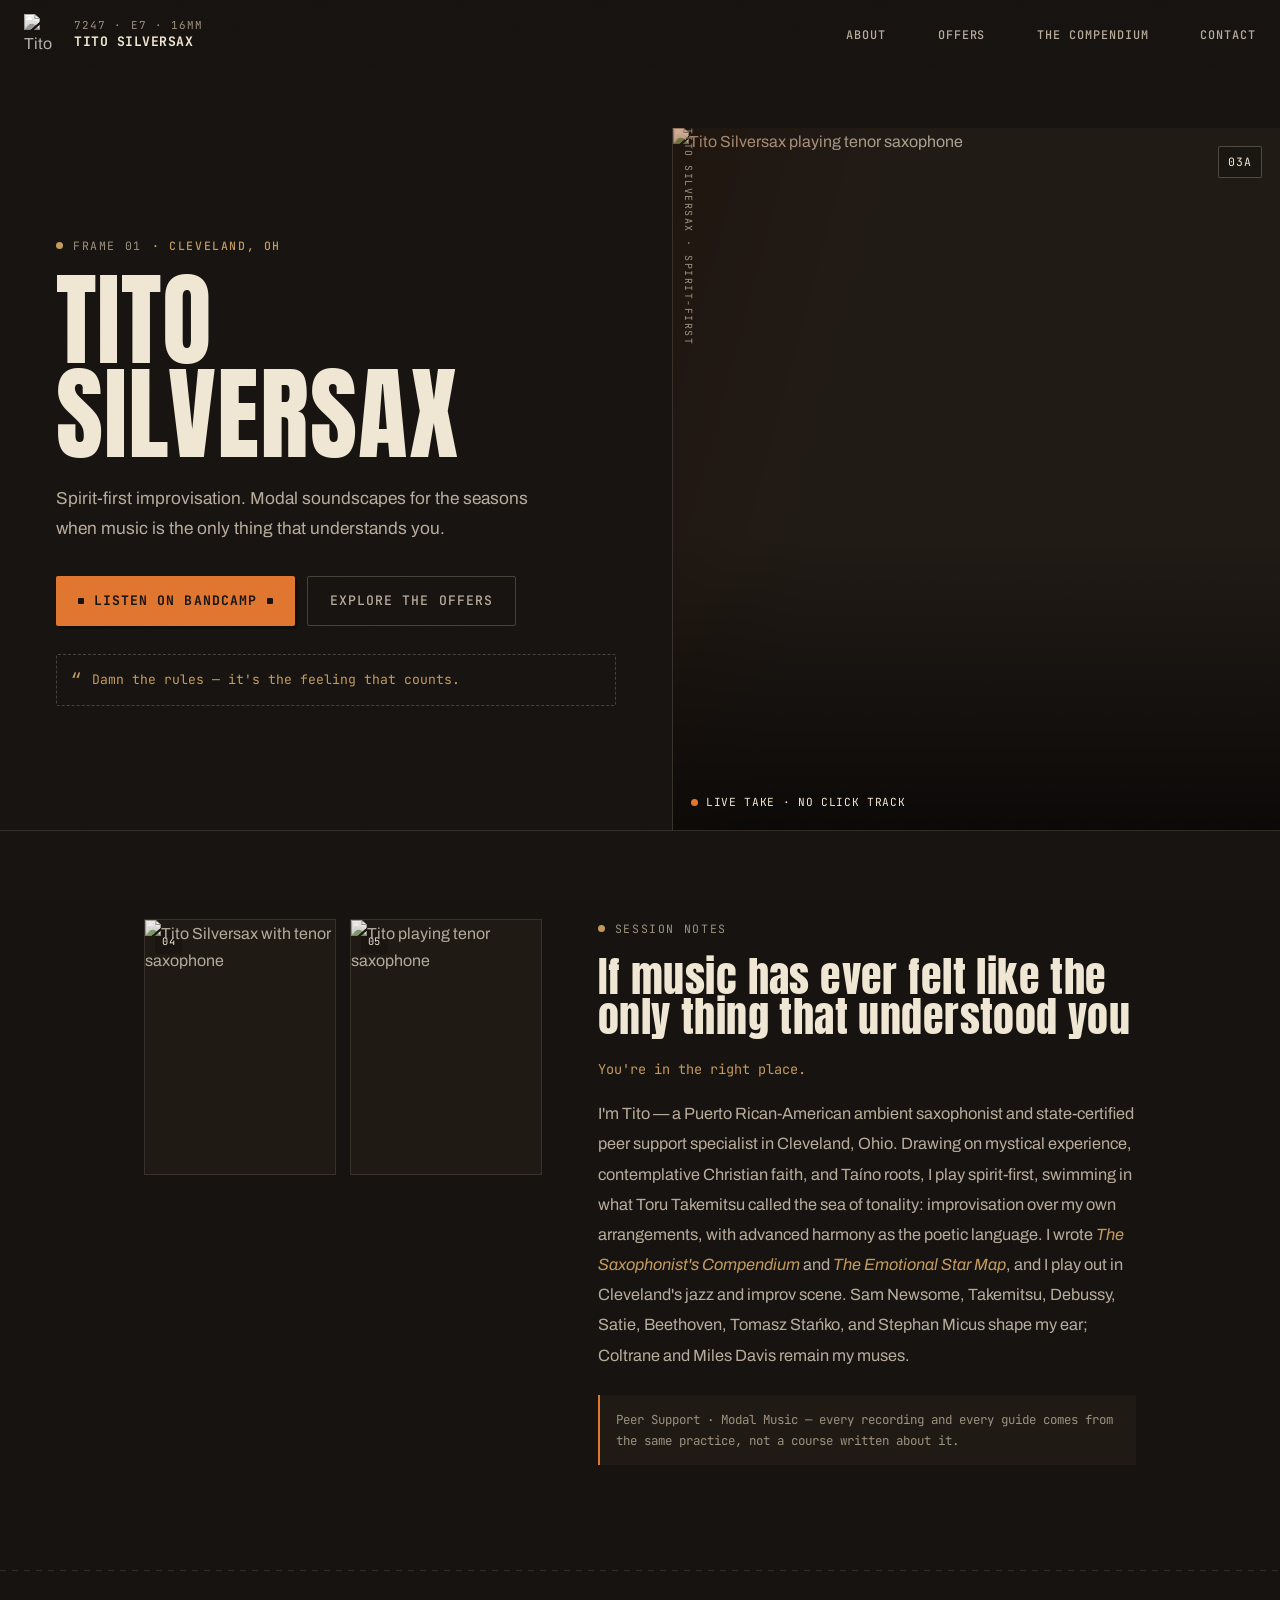
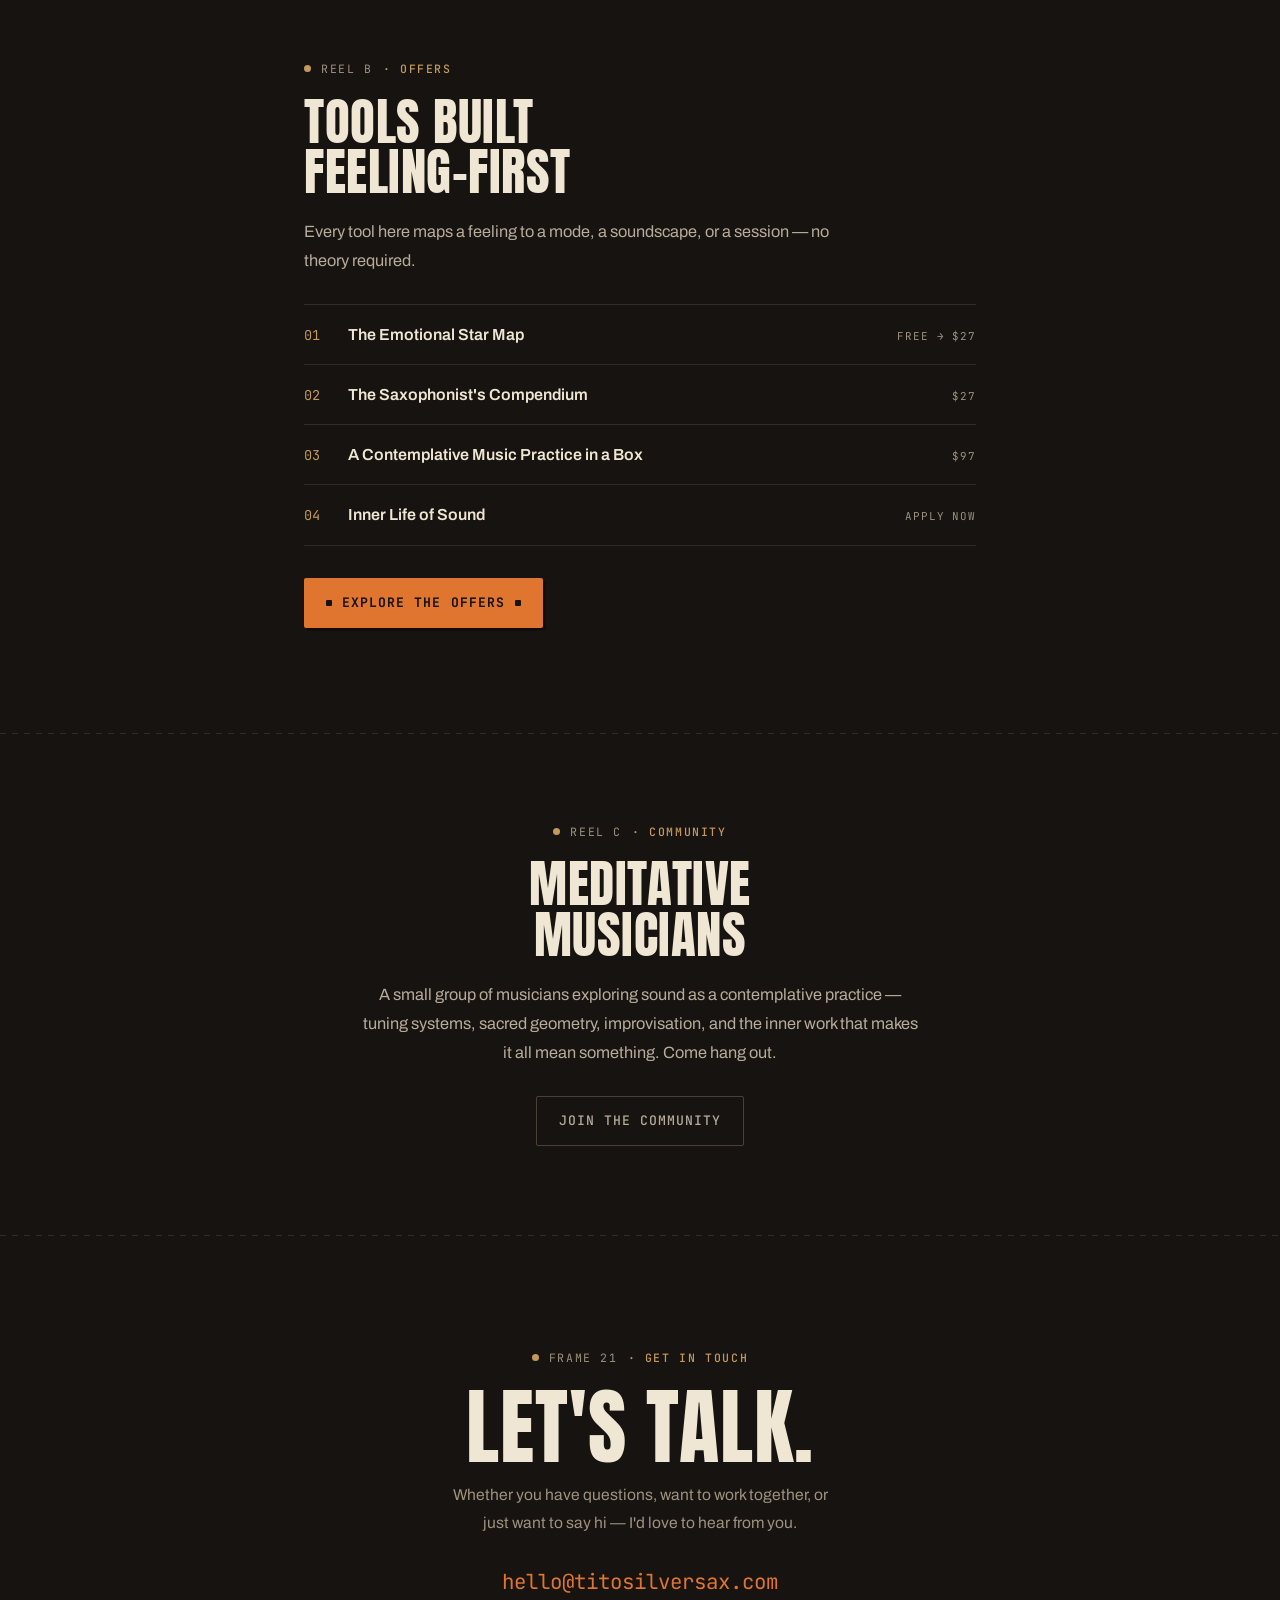
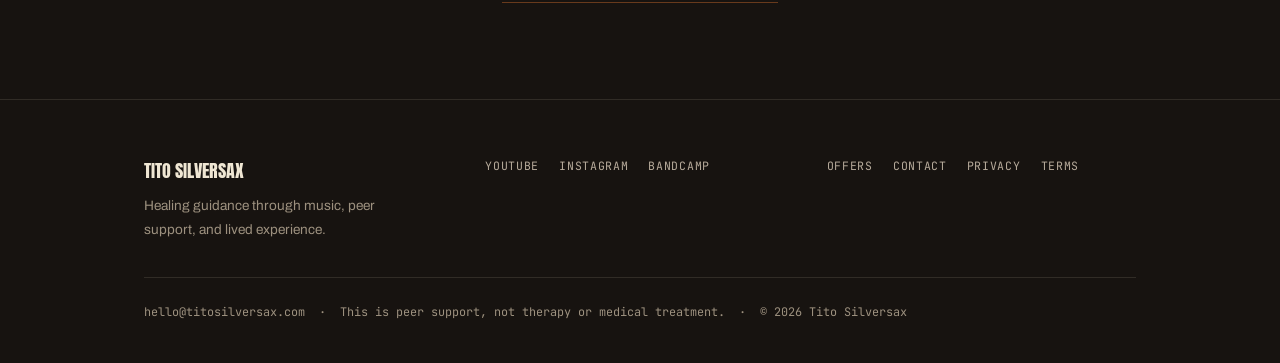
==== index.html @ ac3e1b38 "Rework palette off the AI-dark-mode default; rename peer-support offering Palette: the first pass sh" ====
<!doctype html>
<html lang="en">
<head>
  <meta charset="UTF-8" />
  <meta name="viewport" content="width=device-width, initial-scale=1.0" />
  <title>Tito Silversax | Ambient Saxophonist</title>
  <meta name="description" content="Tito Silversax is a Puerto Rican-American ambient saxophonist in Cleveland, Ohio. Spirit-first improvisation, modal soundscapes, and feeling-first tools for musicians." />
  <link rel="icon" type="image/png" href="/images/favicon.png" />

  <meta property="og:type" content="website" />
  <meta property="og:url" content="https://titosilversax.com/" />
  <meta property="og:title" content="Tito Silversax | Ambient Saxophonist" />
  <meta property="og:description" content="Spirit-first improvisation, modal soundscapes, and feeling-first tools for musicians." />
  <meta property="og:image" content="https://titosilversax.com/images/og-preview.png" />
  <meta name="twitter:card" content="summary_large_image" />

  <!-- Google Analytics -->
  <script async src="https://www.googletagmanager.com/gtag/js?id=G-SF1Y8CMTMR"></script>
  <script>
    window.dataLayer = window.dataLayer || [];
    function gtag(){dataLayer.push(arguments);}
    gtag('js', new Date());
    gtag('config', 'G-SF1Y8CMTMR');
  </script>

  <!-- Vercel Analytics -->
  <script defer src="/_vercel/insights/script.js"></script>

  <!-- Fonts -->
  <link rel="preconnect" href="https://fonts.googleapis.com">
  <link rel="preconnect" href="https://fonts.gstatic.com" crossorigin>
  <link href="https://fonts.googleapis.com/css2?family=Anton&family=Archivo:ital,wght@0,400;0,500;0,600;0,700;0,800;1,500&family=JetBrains+Mono:wght@400;500;700&display=swap" rel="stylesheet">

  <link rel="stylesheet" href="/assets/css/theme.css">

  <style>
    /* ── HERO ── */
    .hero {
      position: relative;
      padding: 128px 0 0;
      overflow: hidden;
      border-bottom: 1px solid var(--rule);
    }
    .hero-grid {
      display: grid;
      grid-template-columns: 1fr;
      gap: 40px;
      align-items: stretch;
    }
    .hero-copy { padding: 0 24px 56px; }
    .hero-edge {
      display: none;
    }
    .hero-headline {
      font-family: var(--ff-display);
      font-size: clamp(3rem, 12vw, 6.4rem);
      line-height: 0.92;
      color: var(--paper);
      text-transform: uppercase;
      margin-bottom: 22px;
    }
    .hero-sub {
      font-size: 1.08rem;
      color: var(--emulsion);
      line-height: 1.75;
      max-width: 480px;
      margin-bottom: 32px;
    }
    .hero-ctas { display: flex; gap: 12px; flex-wrap: wrap; margin-bottom: 28px; }
    .hero-quote {
      display: inline-flex;
      align-items: center;
      gap: 10px;
      font-family: var(--ff-mono);
      font-size: 0.82rem;
      font-style: normal;
      color: var(--sepia);
      padding: 10px 14px;
      border: 1px dashed var(--rule-strong);
      border-radius: 2px;
    }
    .hero-quote::before { content: '“'; color: var(--sepia); font-size: 1.1rem; }

    .hero-frame {
      position: relative;
      aspect-ratio: 4 / 5;
      background: var(--leader-2);
      overflow: hidden;
      border-left: 1px solid var(--rule);
    }
    .hero-frame img {
      width: 100%;
      height: 100%;
      object-fit: cover;
      filter: grayscale(0.55) sepia(0.22) contrast(1.15) brightness(0.85);
    }
    .hero-frame::after {
      content: '';
      position: absolute; inset: 0;
      background:
        linear-gradient(105deg, rgba(var(--light-leak-rgb),0.4) 0%, rgba(var(--light-leak-rgb),0) 32%),
        linear-gradient(0deg, rgba(23,19,16,0.75) 0%, transparent 42%);
      mix-blend-mode: multiply;
    }
    .hero-frame-tag {
      position: absolute;
      top: 18px; right: 18px;
      z-index: 2;
      font-family: var(--ff-mono);
      font-size: 0.72rem;
      letter-spacing: 0.08em;
      color: var(--paper);
      background: rgba(23,19,16,0.6);
      border: 1px solid rgba(239,230,211,0.25);
      padding: 5px 9px;
      border-radius: 2px;
    }
    .hero-frame-caption {
      position: absolute;
      left: 18px; bottom: 18px; right: 18px;
      z-index: 2;
      display: flex;
      align-items: center;
      gap: 8px;
      font-family: var(--ff-mono);
      font-size: 0.7rem;
      letter-spacing: 0.06em;
      text-transform: uppercase;
      color: var(--paper);
    }
    .hero-frame-caption .rec-dot {
      width: 7px; height: 7px; border-radius: 50%;
      background: var(--light-leak);
      flex-shrink: 0;
    }
    .hero-edgecode {
      position: absolute;
      left: 6px; top: 0; bottom: 0;
      writing-mode: vertical-rl;
      display: none;
      align-items: center;
      font-family: var(--ff-mono);
      font-size: 0.62rem;
      letter-spacing: 0.15em;
      color: var(--base-gray);
      z-index: 2;
    }

    @media (min-width: 900px) {
      .hero-grid { grid-template-columns: 1.05fr 0.95fr; gap: 0; min-height: 78vh; }
      .hero-copy { padding: 40px 56px 56px; display: flex; flex-direction: column; justify-content: center; }
      .hero-frame { aspect-ratio: auto; }
      .hero-edgecode { display: flex; }
    }

    /* ── ABOUT / SESSION NOTES ── */
    .about { padding: 88px 0; }
    .about-grid { display: grid; grid-template-columns: 1fr; gap: 44px; align-items: start; }
    .about-frames { display: flex; gap: 14px; }
    .about-frame {
      position: relative;
      flex: 1;
      border: 1px solid var(--rule);
      background: var(--leader-2);
      overflow: hidden;
    }
    .about-frame img { width: 100%; height: 100%; object-fit: cover; filter: grayscale(0.6) sepia(0.18) contrast(1.12) brightness(0.92); }
    .about-frame:first-child { aspect-ratio: 3/4; }
    .about-frame:last-child { aspect-ratio: 3/4; }
    .about-frame-no {
      position: absolute; top: 10px; left: 10px;
      font-family: var(--ff-mono); font-size: 0.65rem; color: var(--paper);
      background: rgba(23,19,16,0.55); padding: 3px 7px; border-radius: 2px;
      letter-spacing: 0.05em;
    }
    .about-notes { font-family: var(--ff-body); }
    .about-body { font-size: 1.02rem; color: var(--emulsion); line-height: 1.85; }
    .about-body em { color: var(--sepia); font-style: italic; }
    .about-marginalia {
      margin-top: 24px;
      padding: 14px 16px;
      border-left: 2px solid var(--light-leak);
      background: var(--leader-2);
      font-family: var(--ff-mono);
      font-size: 0.78rem;
      color: var(--base-gray);
      line-height: 1.7;
    }
    @media (min-width: 860px) {
      .about-grid { grid-template-columns: 0.85fr 1.15fr; gap: 56px; }
    }

    /* ── OFFERINGS TEASER / REEL INDEX ── */
    .reel { padding: 0 0 88px; }
    .reel-index { list-style: none; margin: 28px 0 32px; }
    .reel-index li {
      display: flex;
      align-items: baseline;
      gap: 16px;
      padding: 16px 0;
      border-bottom: 1px solid var(--rule);
      font-family: var(--ff-mono);
    }
    .reel-index li:first-child { border-top: 1px solid var(--rule); }
    .reel-index .num { color: var(--sepia); font-size: 0.85rem; flex-shrink: 0; width: 28px; }
    .reel-index .name { color: var(--paper); font-size: 1rem; font-family: var(--ff-body); font-weight: 600; }
    .reel-index .tag { margin-left: auto; color: var(--base-gray); font-size: 0.68rem; text-transform: uppercase; letter-spacing: 0.08em; }

    /* ── COMMUNITY / CONTACT ── */
    .strip-section { padding: 72px 0; text-align: center; }
    .strip-section .section-lede { margin: 0 auto 28px; }

    .contact { padding: 96px 0; text-align: center; position: relative; }
    .contact-heading { font-family: var(--ff-display); font-size: clamp(2.6rem, 9vw, 5.2rem); color: var(--paper); text-transform: uppercase; margin-bottom: 14px; }
    .contact-sub { font-size: 0.98rem; color: var(--base-gray); margin: 0 auto 28px; max-width: 400px; line-height: 1.75; }
    .contact-email {
      font-family: var(--ff-mono);
      font-size: clamp(1rem, 3vw, 1.3rem);
      color: var(--light-leak);
      text-decoration: none;
      border-bottom: 1px solid rgba(var(--light-leak-rgb),0.4);
      padding-bottom: 3px;
      transition: color 0.2s, border-color 0.2s;
      display: inline-block;
    }
    .contact-email:hover { color: var(--paper); border-color: var(--paper); }
  </style>
</head>
<body>
<!--
THESIS: The site as Tito's own hand-processed recording — imperfection is proof of a real, lived, spirit-first practice, not a template's polish.
OWN-WORLD: Near-black leader ground, light-leak orange as the single hard accent, stamped Anton display caps, Archivo body, JetBrains Mono for frame/metadata labels; content banded in numbered frames with sprocket chrome and grain.
STORY: A visitor understands Tito's music and offerings are handmade and marked by real practice, and takes one clear next action per page.
FIRST VIEWPORT: Full-bleed frame-strip hero — headline and CTAs left, a single lit "frame" of Tito playing right, sprocket rail and edge-code between them, light-leak sweeping the frame.
FORM: Hand-Processed Film (challenger, locked over assigned "Working Manuscript"), seed key f69801ae.
FINISH: unreviewed and undocumented is unfinished; this build ends with the finish review, the verdict, DESIGN.md, and every shipping raster carrying its provenance.
-->

  <!-- ══════════════════════════════
       NAV
       ══════════════════════════════ -->
  <nav class="nav" id="nav">
    <a class="nav-logo" href="/">
      <img src="/images/logo.webp" alt="Tito Silversax" width="40" height="40">
      <span class="nav-logo-mark"><span class="nav-hide-mobile">7247 · E7 · 16MM</span><strong>Tito Silversax</strong></span>
    </a>
    <ul class="nav-links">
      <li><a href="#about">About</a></li>
      <li><a href="/offers">Offers</a></li>
      <li class="nav-hide-mobile"><a href="/compendium">The Compendium</a></li>
      <li><a href="#contact">Contact</a></li>
    </ul>
  </nav>

  <script>
    const nav = document.getElementById('nav');
    window.addEventListener('scroll', () => {
      nav.classList.toggle('scrolled', window.scrollY > 40);
    });
  </script>

  <!-- ══════════════════════════════
       HERO
       ══════════════════════════════ -->
  <section class="hero" id="home">
    <div class="hero-grid">
      <div class="hero-copy">
        <span class="eyebrow"><span class="frame-no">FRAME 01</span> · Cleveland, OH</span>
        <h1 class="hero-headline">Tito<br>Silversax</h1>
        <p class="hero-sub">
          Spirit-first improvisation. Modal soundscapes for the seasons
          when music is the only thing that understands you.
        </p>
        <div class="hero-ctas">
          <a class="btn-primary" href="https://titosilversax.bandcamp.com/" target="_blank" rel="noopener">
            Listen on Bandcamp
          </a>
          <a class="btn-secondary" href="/offers">Explore the Offers</a>
        </div>
        <p class="hero-quote">Damn the rules — it's the feeling that counts.</p>
      </div>
      <div class="hero-frame">
        <div class="hero-edgecode">TITO SILVERSAX · SPIRIT-FIRST</div>
        <img src="/images/tito-playing.webp" alt="Tito Silversax playing tenor saxophone" width="960" height="1100">
        <span class="hero-frame-tag">03A</span>
        <div class="hero-frame-caption"><span class="rec-dot"></span> Live take · no click track</div>
      </div>
    </div>
  </section>

  <!-- ══════════════════════════════
       ABOUT
       ══════════════════════════════ -->
  <section class="about" id="about">
    <div class="container container--wide">
      <div class="about-grid">
        <div class="about-frames">
          <div class="about-frame">
            <span class="about-frame-no">04</span>
            <img src="/images/tito-portrait.webp" alt="Tito Silversax with tenor saxophone" width="340" height="453">
          </div>
          <div class="about-frame">
            <span class="about-frame-no">05</span>
            <img src="/images/tito-playing.webp" alt="Tito playing tenor saxophone" width="340" height="453" loading="lazy">
          </div>
        </div>
        <div class="about-notes">
          <span class="eyebrow"><span class="frame-no">SESSION NOTES</span></span>
          <h2 class="section-heading" style="font-size: clamp(1.7rem, 4.5vw, 2.6rem); text-transform:none;">If music has ever felt like the only thing that understood you</h2>
          <p style="font-family: var(--ff-mono); color: var(--sepia); font-size: 0.85rem; margin-bottom: 18px;">You're in the right place.</p>
          <p class="about-body">
            I'm Tito — a Puerto Rican-American ambient saxophonist and
            state-certified peer support specialist in Cleveland, Ohio.
            Drawing on mystical experience, contemplative Christian faith,
            and Taíno roots, I play spirit-first, swimming in what Toru
            Takemitsu called the sea of tonality: improvisation over my own
            arrangements, with advanced harmony as the poetic language.
            I wrote <em>The Saxophonist's Compendium</em> and
            <em>The Emotional Star Map</em>, and I play out in Cleveland's
            jazz and improv scene. Sam Newsome, Takemitsu, Debussy, Satie,
            Beethoven, Tomasz Stańko, and Stephan Micus shape my ear;
            Coltrane and Miles Davis remain my muses.
          </p>
          <p class="about-marginalia">Peer Support · Modal Music — every recording and every guide comes from the same practice, not a course written about it.</p>
        </div>
      </div>
    </div>
  </section>

  <div class="divider"></div>

  <!-- ══════════════════════════════
       OFFERINGS TEASER / REEL INDEX
       ══════════════════════════════ -->
  <section class="reel" id="offerings">
    <div class="container" style="padding-top: 72px;">
      <span class="eyebrow"><span class="frame-no">REEL B</span> · Offers</span>
      <h2 class="section-heading">Tools built<br>feeling-first</h2>
      <p class="section-lede" style="margin-bottom: 8px;">
        Every tool here maps a feeling to a mode, a soundscape, or a session —
        no theory required.
      </p>
      <ul class="reel-index">
        <li><span class="num">01</span><span class="name">The Emotional Star Map</span><span class="tag">Free → $27</span></li>
        <li><span class="num">02</span><span class="name">The Saxophonist's Compendium</span><span class="tag">$27</span></li>
        <li><span class="num">03</span><span class="name">A Contemplative Music Practice in a Box</span><span class="tag">$97</span></li>
        <li><span class="num">04</span><span class="name">Inner Life of Sound</span><span class="tag">Apply now</span></li>
      </ul>
      <a class="btn-primary" href="/offers">Explore the Offers</a>
    </div>
  </section>

  <div class="divider"></div>

  <!-- ══════════════════════════════
       COMMUNITY
       ══════════════════════════════ -->
  <section class="strip-section">
    <div class="container">
      <span class="eyebrow" style="justify-content:center;"><span class="frame-no">REEL C</span> · Community</span>
      <h2 class="section-heading">Meditative<br>Musicians</h2>
      <p class="section-lede" style="margin: 0 auto 28px;">
        A small group of musicians exploring sound as a contemplative practice —
        tuning systems, sacred geometry, improvisation, and the inner work that
        makes it all mean something. Come hang out.
      </p>
      <a class="btn-secondary" href="https://www.skool.com/meditative-musicians-6593/about" target="_blank" rel="noopener">Join the Community</a>
    </div>
  </section>

  <div class="divider"></div>

  <!-- ══════════════════════════════
       CONTACT
       ══════════════════════════════ -->
  <section class="contact" id="contact">
    <div class="container">
      <span class="eyebrow" style="justify-content:center;"><span class="frame-no">FRAME 21</span> · Get in touch</span>
      <h2 class="contact-heading">Let's talk.</h2>
      <p class="contact-sub">
        Whether you have questions, want to work together, or just want to say hi —
        I'd love to hear from you.
      </p>
      <a class="contact-email" href="mailto:hello@titosilversax.com">hello@titosilversax.com</a>
    </div>
  </section>

  <!-- ══════════════════════════════
       FOOTER
       ══════════════════════════════ -->
  <footer class="footer">
    <div class="container container--wide">
      <div class="footer-grid">
        <div>
          <span class="footer-logo">Tito Silversax</span>
          <p class="footer-tagline">Healing guidance through music, peer support, and lived experience.</p>
        </div>
        <div>
          <div class="footer-social">
            <a href="https://youtube.com/@titosilversax" target="_blank" rel="noopener">YouTube</a>
            <a href="https://instagram.com/titosilversax" target="_blank" rel="noopener">Instagram</a>
            <a href="https://titosilversax.bandcamp.com/" target="_blank" rel="noopener">Bandcamp</a>
          </div>
        </div>
        <div>
          <div class="footer-nav">
            <a href="/offers">Offers</a>
            <a href="#contact">Contact</a>
            <a href="/legal#privacy">Privacy</a>
            <a href="/legal#terms">Terms</a>
          </div>
        </div>
      </div>
      <div style="margin-top:36px; padding-top:24px; border-top:1px solid var(--rule);">
        <p class="footer-legal">
          <a href="mailto:hello@titosilversax.com">hello@titosilversax.com</a>
          &nbsp;·&nbsp; This is peer support, not therapy or medical treatment.
          &nbsp;·&nbsp; © 2026 Tito Silversax
        </p>
      </div>
    </div>
  </footer>

</body>
</html>
---- assets/css/theme.css ----
/* ═══════════════════════════════════════════════════════════════
   TITO SILVERSAX — DESIGN SYSTEM
   World: Hand-Processed Film — a strip of 16mm carrying scratches,
   uneven chemistry, and light leaks; the emulsion itself joins the
   recording. Tito is a recording artist first — every soundscape,
   every guide, is a session that survived being made. The site
   treats itself as the archive that recovered them: numbered reels,
   frame-banded content, sprocket chrome.

   Two colors carry real, distinct jobs — not one neon accent on
   black. Chemical stain (brass/ochre) is ambient and everywhere:
   hovers, secondary borders, every card's resting state — the way
   real film picks up chemistry on every frame. Light leak (orange)
   is rare and dramatic: one primary action per view, the tally-light
   dot, the moment something is actively "live." Flat, hard edges
   throughout — stamped ink and printed paper don't glow.
   ═══════════════════════════════════════════════════════════════ */

*, *::before, *::after { box-sizing: border-box; margin: 0; padding: 0; }

:root {
  /* ── Color & material — warm, not a designer-app neutral black ── */
  --leader:          #171310;  /* ground: aged film base, not pure black */
  --leader-2:         #201a15;  /* raised surface (nav, card bars) */
  --leader-3:         #2b2318;  /* card surface */
  --base-gray:        #9d917f;  /* muted labels/metadata (AA-safe: 5.0:1 on --leader-3) */
  --emulsion:         #b7ab9b;  /* body text on dark */
  --paper:            #efe6d3;  /* headings, warm ivory print stock */

  --sepia:            #c39a5c;  /* chemical stain — the ambient structural color */
  --sepia-rgb:         195, 154, 92;
  --light-leak:        #e0752f;  /* the rare accent — one primary action, one live signal */
  --light-leak-rgb:     224, 117, 47;

  --rule:             rgba(183, 171, 155, 0.16);
  --rule-strong:      rgba(183, 171, 155, 0.3);
  --grain-opacity:    0.05;

  --ff-display: 'Anton', 'Oswald', sans-serif;
  --ff-body:    'Archivo', system-ui, -apple-system, sans-serif;
  --ff-mono:    'JetBrains Mono', ui-monospace, monospace;
}

html { scroll-behavior: smooth; scroll-padding-top: 88px; background: var(--leader); }

body {
  background: var(--leader);
  color: var(--emulsion);
  font-family: var(--ff-body);
  font-size: 16px;
  line-height: 1.7;
  -webkit-font-smoothing: antialiased;
  position: relative;
}

/* Film grain — cheap, crisp, applied once to the whole document */
body::before {
  content: '';
  position: fixed;
  inset: 0;
  z-index: 9999;
  pointer-events: none;
  opacity: var(--grain-opacity);
  mix-blend-mode: overlay;
  background-image: url("data:image/svg+xml,%3Csvg xmlns='http://www.w3.org/2000/svg' width='140' height='140'%3E%3Cfilter id='n'%3E%3CfeTurbulence type='fractalNoise' baseFrequency='0.85' numOctaves='2' stitchTiles='stitch'/%3E%3CfeColorMatrix type='saturate' values='0'/%3E%3C/filter%3E%3Crect width='100%25' height='100%25' filter='url(%23n)'/%3E%3C/svg%3E");
}

a { color: inherit; }
img { max-width: 100%; display: block; }

.container      { width: 100%; max-width: 720px; margin: 0 auto; padding: 0 24px; }
.container--wide{ max-width: 1040px; }

::selection { background: var(--light-leak); color: var(--leader); }

/* ── Type scale ── */
h1, h2, h3, h4 { font-family: var(--ff-display); font-weight: 400; color: var(--paper); text-transform: uppercase; letter-spacing: 0.01em; line-height: 0.98; }

.eyebrow {
  display: flex;
  align-items: center;
  gap: 10px;
  font-family: var(--ff-mono);
  font-size: 0.72rem;
  font-weight: 500;
  letter-spacing: 0.14em;
  text-transform: uppercase;
  color: var(--sepia);
  margin-bottom: 18px;
}

.eyebrow::before {
  content: '';
  width: 7px;
  height: 7px;
  border-radius: 50%;
  background: var(--sepia);
  flex-shrink: 0;
}

.eyebrow .frame-no {
  color: var(--base-gray);
  font-weight: 400;
}

.section-heading {
  font-family: var(--ff-display);
  font-size: clamp(2rem, 6vw, 3.2rem);
  line-height: 0.98;
  color: var(--paper);
  margin-bottom: 20px;
  text-transform: uppercase;
}

.section-lede {
  font-family: var(--ff-body);
  font-size: 1.02rem;
  color: var(--emulsion);
  line-height: 1.8;
  max-width: 560px;
}

.divider {
  position: relative;
  height: 34px;
  margin: 0;
}
.divider::before {
  content: '';
  position: absolute;
  left: 0; right: 0; top: 50%;
  height: 1px;
  background: repeating-linear-gradient(90deg, var(--rule) 0 6px, transparent 6px 12px);
}

/* ── NAV ── */
.nav {
  position: fixed;
  top: 0; left: 0; right: 0;
  z-index: 100;
  display: flex;
  align-items: center;
  justify-content: space-between;
  padding: 14px 24px;
  background: linear-gradient(to bottom, rgba(23,19,16,0.97) 0%, rgba(23,19,16,0.86) 80%, transparent 100%);
  border-bottom: 1px solid transparent;
  transition: border-color 0.25s, background 0.25s;
}
.nav.scrolled {
  background: rgba(23, 19, 16, 0.96);
  border-bottom-color: var(--rule);
  backdrop-filter: blur(10px);
}
.nav-logo { display: flex; align-items: center; gap: 10px; text-decoration: none; }
.nav-logo img { height: 40px; width: auto; display: block; filter: grayscale(1) contrast(1.1); }
.nav-logo-mark {
  font-family: var(--ff-mono);
  font-size: 0.68rem;
  letter-spacing: 0.1em;
  color: var(--base-gray);
  text-transform: uppercase;
  line-height: 1.3;
}
.nav-logo-mark strong { display: block; color: var(--paper); font-size: 0.82rem; letter-spacing: 0.04em; }

.nav-links { display: flex; align-items: center; gap: 28px; list-style: none; }
.nav-links a {
  font-family: var(--ff-mono);
  font-size: 0.74rem;
  font-weight: 500;
  letter-spacing: 0.08em;
  text-transform: uppercase;
  color: var(--emulsion);
  text-decoration: none;
  transition: color 0.2s;
  position: relative;
}
.nav-links a::before { content: '// '; color: var(--sepia); opacity: 0; transition: opacity 0.2s; }
.nav-links a:hover { color: var(--paper); }
.nav-links a:hover::before { opacity: 1; }

/* ── BUTTONS (stamped film-leader tabs — flat ink, no glow) ── */
.btn-primary, a.convertkit-button, .convertkit-button {
  display: inline-flex !important;
  align-items: center;
  gap: 10px;
  background: var(--light-leak) !important;
  color: var(--leader) !important;
  font-family: var(--ff-mono) !important;
  font-size: 0.82rem !important;
  font-weight: 700 !important;
  letter-spacing: 0.08em !important;
  text-transform: uppercase;
  text-decoration: none !important;
  padding: 14px 22px !important;
  border: none !important;
  border-radius: 2px !important;
  cursor: pointer;
  position: relative;
  box-shadow: 3px 3px 0 0 rgba(0,0,0,0.3) !important;
  transition: transform 0.15s, box-shadow 0.15s, background 0.2s;
  width: auto !important;
  text-align: center;
}
.btn-primary::before, .btn-primary::after,
a.convertkit-button::before, a.convertkit-button::after {
  content: '';
  width: 6px; height: 6px;
  background: var(--leader);
  border-radius: 1px;
  flex-shrink: 0;
}
.btn-primary:hover, a.convertkit-button:hover, .convertkit-button:hover {
  background: #ea8544 !important;
  transform: translate(-1px, -1px);
  box-shadow: 4px 4px 0 0 rgba(0,0,0,0.3) !important;
}

.btn-secondary {
  display: inline-flex;
  align-items: center;
  gap: 10px;
  background: transparent;
  color: var(--emulsion);
  font-family: var(--ff-mono);
  font-size: 0.82rem;
  font-weight: 500;
  letter-spacing: 0.08em;
  text-transform: uppercase;
  text-decoration: none;
  padding: 13px 22px;
  border: 1px solid var(--rule-strong);
  border-radius: 2px;
  cursor: pointer;
  transition: color 0.2s, border-color 0.2s, background 0.2s;
}
.btn-secondary:hover { color: var(--paper); border-color: var(--sepia); background: rgba(var(--sepia-rgb), 0.06); }

/* ── Frame card (offers, testimonials, generic content unit) ──
   Every card carries the ambient sepia by default — color is never
   only on the one "featured" card. --lit swaps that accent to the
   rare orange to mark the actively recommended/live item. */
.frame-card {
  background: var(--leader-3);
  border: 1px solid var(--rule);
  border-top: 2px solid rgba(var(--sepia-rgb), 0.55);
  border-radius: 0 0 3px 3px;
  position: relative;
  overflow: hidden;
}
.frame-card__bar {
  display: flex;
  align-items: center;
  justify-content: space-between;
  padding: 10px 16px;
  border-bottom: 1px solid var(--rule);
  font-family: var(--ff-mono);
  font-size: 0.68rem;
  letter-spacing: 0.1em;
  text-transform: uppercase;
  color: var(--base-gray);
  background: var(--leader-2);
}
.frame-card__bar .tag { color: var(--sepia); }
.frame-card__body { padding: 28px 24px; }
.frame-card--lit { border-color: rgba(var(--light-leak-rgb), 0.4); border-top-color: var(--light-leak); }
.frame-card--lit .frame-card__bar { border-bottom-color: rgba(var(--light-leak-rgb), 0.3); }
.frame-card--lit .frame-card__bar .tag { color: var(--light-leak); }

/* ── FAQ ── */
details.faq-item {
  border-bottom: 1px solid var(--rule);
}
details.faq-item:first-child { border-top: 1px solid var(--rule); }
details.faq-item summary {
  list-style: none;
  cursor: pointer;
  padding: 22px 0;
  display: flex;
  justify-content: space-between;
  align-items: center;
  gap: 16px;
  font-family: var(--ff-body);
  font-size: 1.02rem;
  font-weight: 600;
  color: var(--paper);
  transition: color 0.2s;
}
details.faq-item summary::-webkit-details-marker,
details.faq-item summary::marker { display: none; }
details.faq-item summary:hover { color: var(--sepia); }
.faq-icon {
  flex-shrink: 0;
  font-family: var(--ff-mono);
  font-size: 1.1rem;
  color: var(--sepia);
  width: 20px;
  text-align: center;
  transition: transform 0.25s;
}
details[open].faq-item .faq-icon { transform: rotate(45deg); }
.faq-answer { padding: 0 0 24px; font-size: 0.95rem; color: var(--emulsion); line-height: 1.85; max-width: 620px; }

/* ── FOOTER ── */
.footer { padding: 56px 0 40px; border-top: 1px solid var(--rule); position: relative; }
.footer-grid { display: grid; grid-template-columns: 1fr; gap: 32px; }
.footer-logo { font-family: var(--ff-display); font-size: 1.1rem; text-transform: uppercase; color: var(--paper); display: block; margin-bottom: 8px; }
.footer-tagline { font-size: 0.85rem; color: var(--base-gray); line-height: 1.7; max-width: 260px; }
.footer-social, .footer-nav { display: flex; gap: 20px; flex-wrap: wrap; }
.footer-social a, .footer-nav a {
  font-family: var(--ff-mono);
  font-size: 0.72rem;
  letter-spacing: 0.06em;
  text-transform: uppercase;
  color: var(--emulsion);
  text-decoration: none;
  transition: color 0.2s;
}
.footer-social a:hover, .footer-nav a:hover { color: var(--sepia); }
.footer-legal { font-size: 0.74rem; color: var(--base-gray); line-height: 1.8; font-family: var(--ff-mono); }
.footer-legal a { color: var(--base-gray); text-decoration: none; }
.footer-legal a:hover { color: var(--sepia); }

/* ── Utility ── */
.text-center { text-align: center; }
.mono { font-family: var(--ff-mono); }

@media (min-width: 640px) {
  .grid-2 { grid-template-columns: 1fr 1fr; }
}
@media (min-width: 768px) {
  .footer-grid { grid-template-columns: 1fr 1fr 1fr; }
}
@media (max-width: 639px) {
  .nav { padding: 12px 16px; }
  .nav-links { gap: 16px; }
  .nav-hide-mobile { display: none; }
  .container, .container--wide { padding: 0 20px; }
}
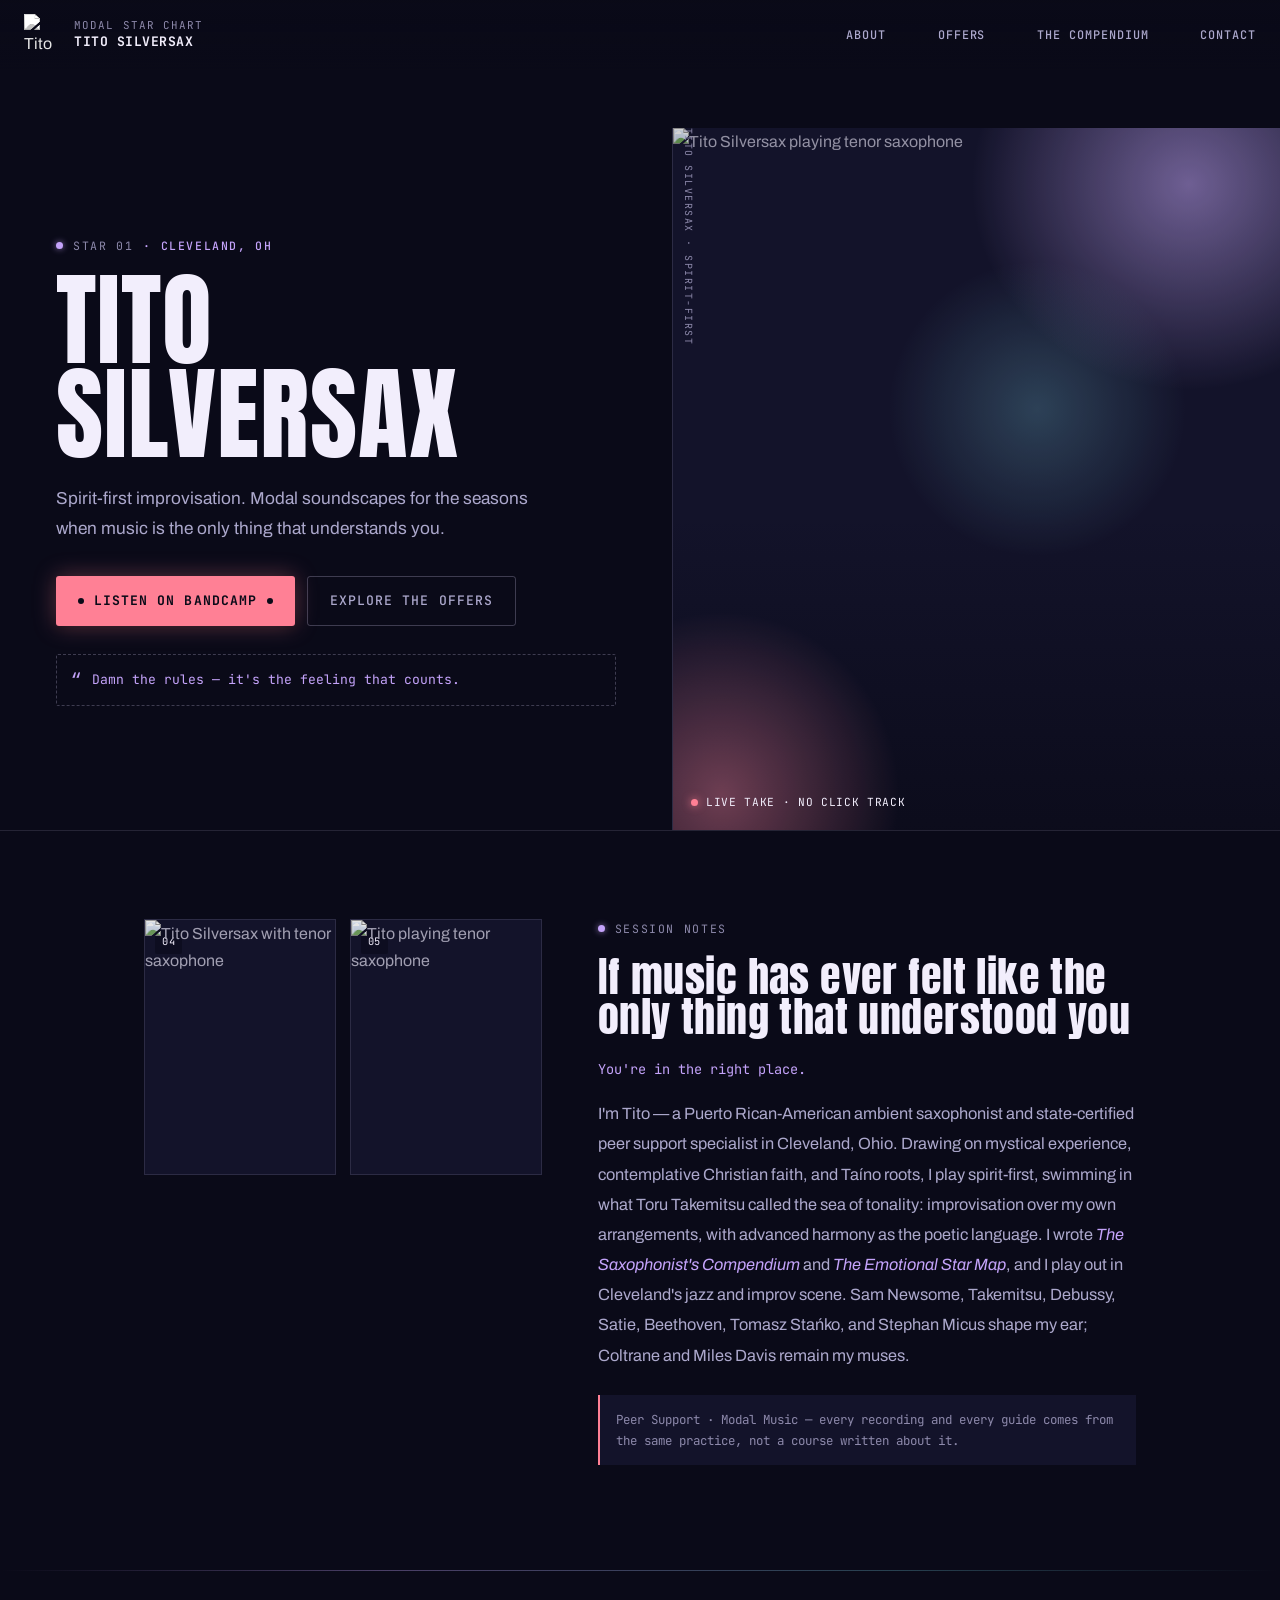
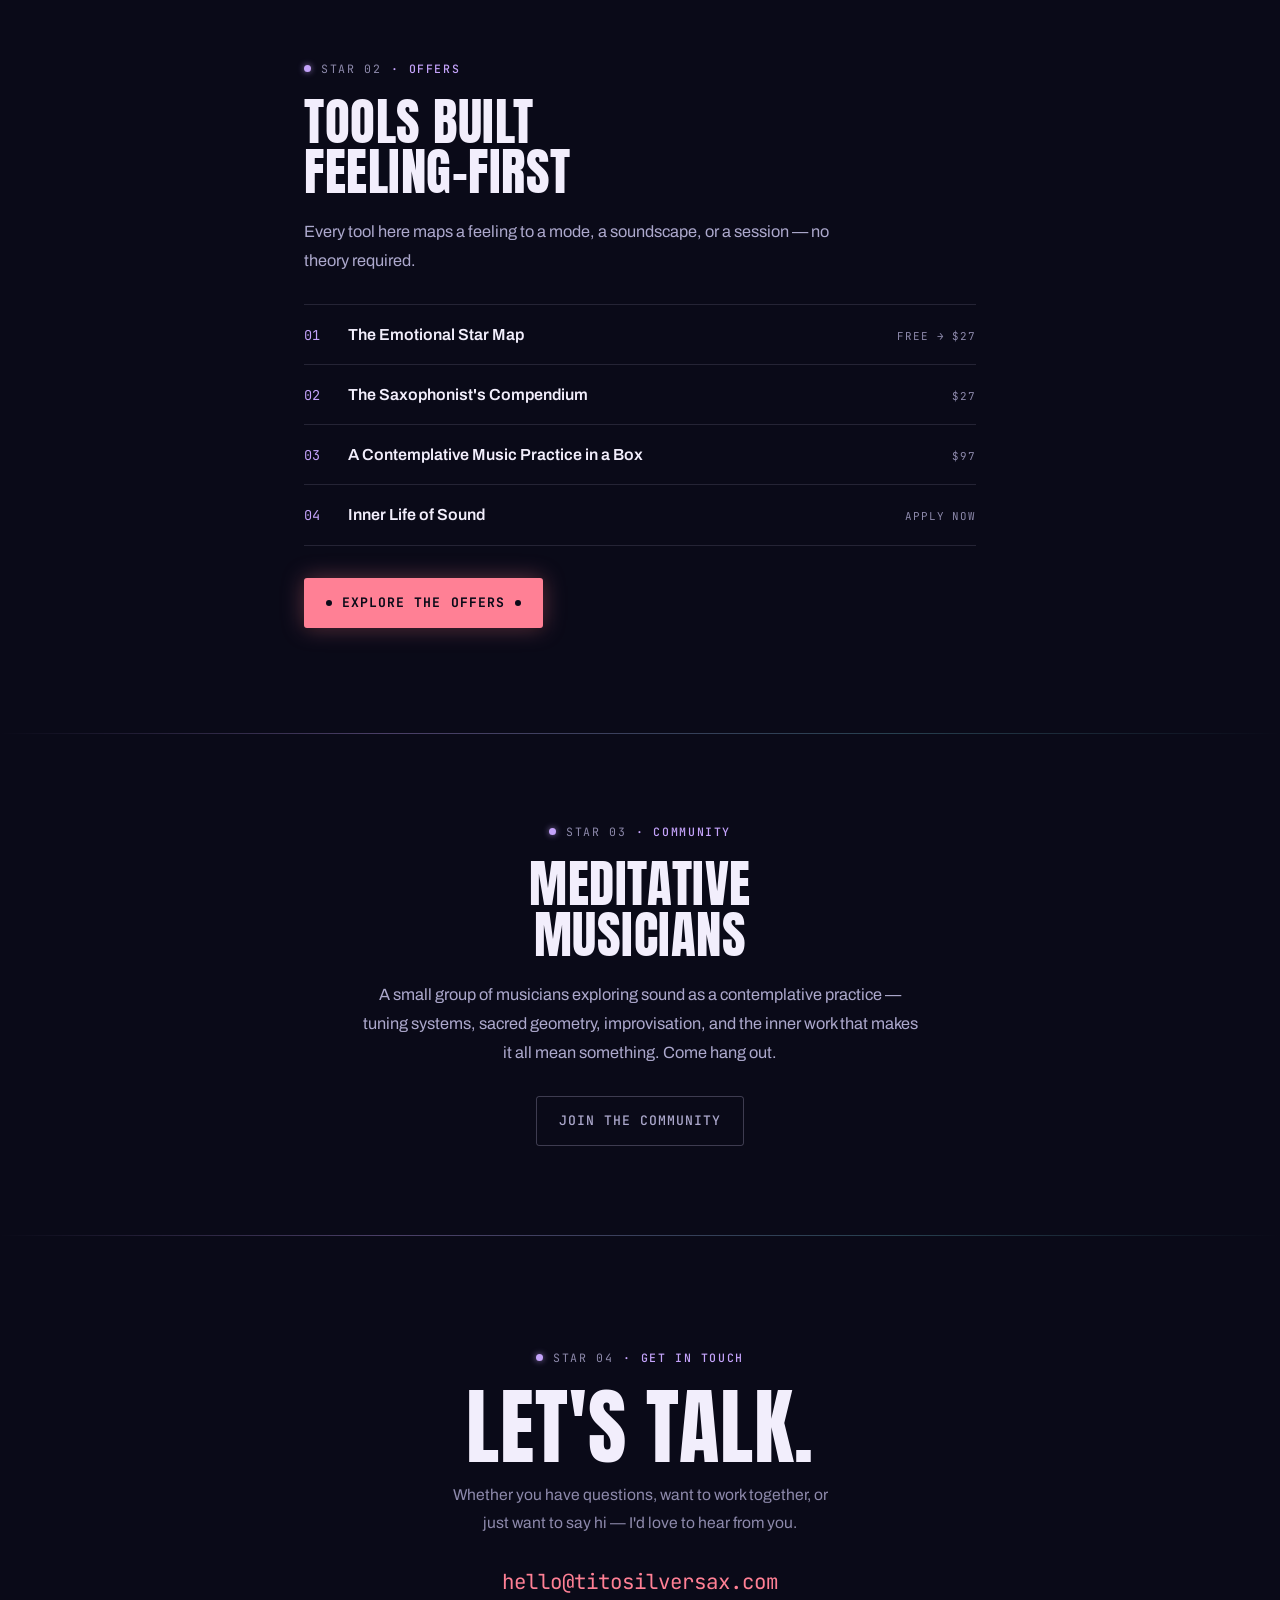
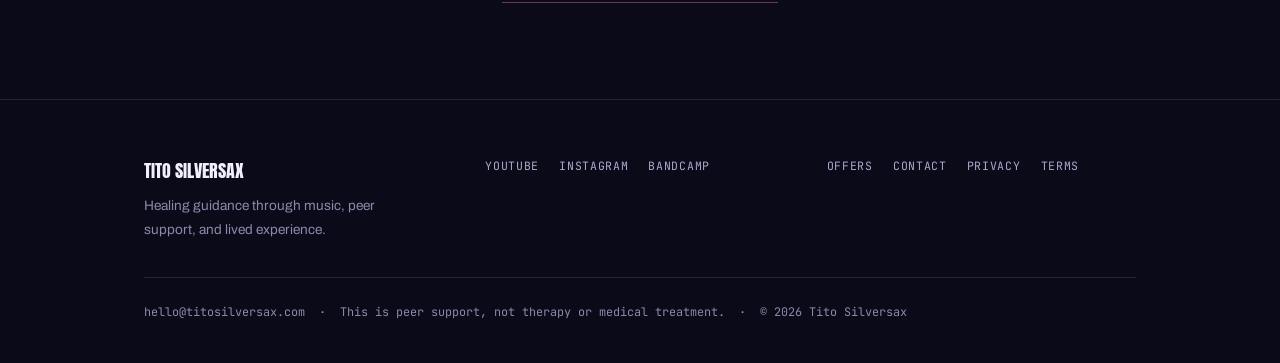
==== commit 19d763f2: "Revamp world: Night Sky / Aurora Star Chart User request: "revamp the color scheme to something more" ====
--- a/index.html
+++ b/index.html
@@ -74,12 +74,12 @@
       font-family: var(--ff-mono);
       font-size: 0.82rem;
       font-style: normal;
-      color: var(--sepia);
+      color: var(--violet);
       padding: 10px 14px;
       border: 1px dashed var(--rule-strong);
       border-radius: 2px;
     }
-    .hero-quote::before { content: '“'; color: var(--sepia); font-size: 1.1rem; }
+    .hero-quote::before { content: '“'; color: var(--violet); font-size: 1.1rem; }
 
     .hero-frame {
       position: relative;
@@ -92,28 +92,23 @@
       width: 100%;
       height: 100%;
       object-fit: cover;
-      filter: grayscale(0.55) sepia(0.22) contrast(1.15) brightness(0.85);
+      filter: grayscale(0.45) contrast(1.15) brightness(0.82);
+    }
+    .hero-frame::before {
+      content: '';
+      position: absolute; inset: 0; z-index: 1;
+      background: linear-gradient(0deg, rgba(10,10,24,0.8) 0%, transparent 45%);
+      pointer-events: none;
     }
     .hero-frame::after {
       content: '';
-      position: absolute; inset: 0;
+      position: absolute; inset: 0; z-index: 1;
       background:
-        linear-gradient(105deg, rgba(var(--light-leak-rgb),0.4) 0%, rgba(var(--light-leak-rgb),0) 32%),
-        linear-gradient(0deg, rgba(23,19,16,0.75) 0%, transparent 42%);
-      mix-blend-mode: multiply;
-    }
-    .hero-frame-tag {
-      position: absolute;
-      top: 18px; right: 18px;
-      z-index: 2;
-      font-family: var(--ff-mono);
-      font-size: 0.72rem;
-      letter-spacing: 0.08em;
-      color: var(--paper);
-      background: rgba(23,19,16,0.6);
-      border: 1px solid rgba(239,230,211,0.25);
-      padding: 5px 9px;
-      border-radius: 2px;
+        radial-gradient(55% 45% at 85% 8%, rgba(var(--violet-rgb),0.5) 0%, transparent 65%),
+        radial-gradient(45% 40% at 8% 95%, rgba(var(--coral-rgb),0.4) 0%, transparent 65%),
+        radial-gradient(35% 30% at 60% 40%, rgba(var(--cyan-rgb),0.22) 0%, transparent 70%);
+      mix-blend-mode: screen;
+      pointer-events: none;
     }
     .hero-frame-caption {
       position: absolute;
@@ -130,7 +125,8 @@
     }
     .hero-frame-caption .rec-dot {
       width: 7px; height: 7px; border-radius: 50%;
-      background: var(--light-leak);
+      background: var(--coral);
+      box-shadow: 0 0 8px rgba(var(--coral-rgb), 0.85);
       flex-shrink: 0;
     }
     .hero-edgecode {
@@ -164,22 +160,22 @@
       background: var(--leader-2);
       overflow: hidden;
     }
-    .about-frame img { width: 100%; height: 100%; object-fit: cover; filter: grayscale(0.6) sepia(0.18) contrast(1.12) brightness(0.92); }
+    .about-frame img { width: 100%; height: 100%; object-fit: cover; filter: grayscale(0.5) contrast(1.15) brightness(0.9); }
     .about-frame:first-child { aspect-ratio: 3/4; }
     .about-frame:last-child { aspect-ratio: 3/4; }
     .about-frame-no {
       position: absolute; top: 10px; left: 10px;
       font-family: var(--ff-mono); font-size: 0.65rem; color: var(--paper);
-      background: rgba(23,19,16,0.55); padding: 3px 7px; border-radius: 2px;
+      background: rgba(10,10,24,0.55); padding: 3px 7px; border-radius: 2px;
       letter-spacing: 0.05em;
     }
     .about-notes { font-family: var(--ff-body); }
     .about-body { font-size: 1.02rem; color: var(--emulsion); line-height: 1.85; }
-    .about-body em { color: var(--sepia); font-style: italic; }
+    .about-body em { color: var(--violet); font-style: italic; }
     .about-marginalia {
       margin-top: 24px;
       padding: 14px 16px;
-      border-left: 2px solid var(--light-leak);
+      border-left: 2px solid var(--coral);
       background: var(--leader-2);
       font-family: var(--ff-mono);
       font-size: 0.78rem;
@@ -202,7 +198,7 @@
       font-family: var(--ff-mono);
     }
     .reel-index li:first-child { border-top: 1px solid var(--rule); }
-    .reel-index .num { color: var(--sepia); font-size: 0.85rem; flex-shrink: 0; width: 28px; }
+    .reel-index .num { color: var(--violet); font-size: 0.85rem; flex-shrink: 0; width: 28px; }
     .reel-index .name { color: var(--paper); font-size: 1rem; font-family: var(--ff-body); font-weight: 600; }
     .reel-index .tag { margin-left: auto; color: var(--base-gray); font-size: 0.68rem; text-transform: uppercase; letter-spacing: 0.08em; }
 
@@ -216,9 +212,9 @@
     .contact-email {
       font-family: var(--ff-mono);
       font-size: clamp(1rem, 3vw, 1.3rem);
-      color: var(--light-leak);
+      color: var(--coral);
       text-decoration: none;
-      border-bottom: 1px solid rgba(var(--light-leak-rgb),0.4);
+      border-bottom: 1px solid rgba(var(--coral-rgb),0.4);
       padding-bottom: 3px;
       transition: color 0.2s, border-color 0.2s;
       display: inline-block;
@@ -228,11 +224,11 @@
 </head>
 <body>
 <!--
-THESIS: The site as Tito's own hand-processed recording — imperfection is proof of a real, lived, spirit-first practice, not a template's polish.
-OWN-WORLD: Near-black leader ground, light-leak orange as the single hard accent, stamped Anton display caps, Archivo body, JetBrains Mono for frame/metadata labels; content banded in numbered frames with sprocket chrome and grain.
-STORY: A visitor understands Tito's music and offerings are handmade and marked by real practice, and takes one clear next action per page.
-FIRST VIEWPORT: Full-bleed frame-strip hero — headline and CTAs left, a single lit "frame" of Tito playing right, sprocket rail and edge-code between them, light-leak sweeping the frame.
-FORM: Hand-Processed Film (challenger, locked over assigned "Working Manuscript"), seed key f69801ae.
+THESIS: The site as Tito's own star chart — the product literally maps feeling to constellation, so the site lives in the same sky rather than illustrating it from outside.
+OWN-WORLD: Deep indigo-black night sky ground, a starfield and soft aurora wash behind every page, violet as the ambient structural color (eyebrows, borders, hovers), coral as the rare accent (CTAs, one live signal, one featured price), cyan and gold as atmosphere-only prism light. Anton display caps, Archivo body, JetBrains Mono for star/metadata labels.
+STORY: A visitor understands Tito's music and offerings are handmade and mystically grounded, and takes one clear next action per page.
+FIRST VIEWPORT: Full-bleed star-chart hero — headline and CTAs left, a single lit frame of Tito playing right lit by violet/coral/cyan aurora glow, starfield and soft light rays behind the whole page.
+FORM: Night Sky / Aurora Star Chart — user-directed revision over the shipped Hand-Processed Film world (seed key f69801ae) after live feedback that the first pass read as a generic AI dark-mode-plus-accent look.
 FINISH: unreviewed and undocumented is unfinished; this build ends with the finish review, the verdict, DESIGN.md, and every shipping raster carrying its provenance.
 -->
 
@@ -242,7 +238,7 @@
   <nav class="nav" id="nav">
     <a class="nav-logo" href="/">
       <img src="/images/logo.webp" alt="Tito Silversax" width="40" height="40">
-      <span class="nav-logo-mark"><span class="nav-hide-mobile">7247 · E7 · 16MM</span><strong>Tito Silversax</strong></span>
+      <span class="nav-logo-mark"><span class="nav-hide-mobile">Modal Star Chart</span><strong>Tito Silversax</strong></span>
     </a>
     <ul class="nav-links">
       <li><a href="#about">About</a></li>
@@ -265,7 +261,7 @@
   <section class="hero" id="home">
     <div class="hero-grid">
       <div class="hero-copy">
-        <span class="eyebrow"><span class="frame-no">FRAME 01</span> · Cleveland, OH</span>
+        <span class="eyebrow"><span class="frame-no">STAR 01</span> · Cleveland, OH</span>
         <h1 class="hero-headline">Tito<br>Silversax</h1>
         <p class="hero-sub">
           Spirit-first improvisation. Modal soundscapes for the seasons
@@ -282,7 +278,6 @@
       <div class="hero-frame">
         <div class="hero-edgecode">TITO SILVERSAX · SPIRIT-FIRST</div>
         <img src="/images/tito-playing.webp" alt="Tito Silversax playing tenor saxophone" width="960" height="1100">
-        <span class="hero-frame-tag">03A</span>
         <div class="hero-frame-caption"><span class="rec-dot"></span> Live take · no click track</div>
       </div>
     </div>
@@ -307,7 +302,7 @@
         <div class="about-notes">
           <span class="eyebrow"><span class="frame-no">SESSION NOTES</span></span>
           <h2 class="section-heading" style="font-size: clamp(1.7rem, 4.5vw, 2.6rem); text-transform:none;">If music has ever felt like the only thing that understood you</h2>
-          <p style="font-family: var(--ff-mono); color: var(--sepia); font-size: 0.85rem; margin-bottom: 18px;">You're in the right place.</p>
+          <p style="font-family: var(--ff-mono); color: var(--violet); font-size: 0.85rem; margin-bottom: 18px;">You're in the right place.</p>
           <p class="about-body">
             I'm Tito — a Puerto Rican-American ambient saxophonist and
             state-certified peer support specialist in Cleveland, Ohio.
@@ -334,7 +329,7 @@
        ══════════════════════════════ -->
   <section class="reel" id="offerings">
     <div class="container" style="padding-top: 72px;">
-      <span class="eyebrow"><span class="frame-no">REEL B</span> · Offers</span>
+      <span class="eyebrow"><span class="frame-no">STAR 02</span> · Offers</span>
       <h2 class="section-heading">Tools built<br>feeling-first</h2>
       <p class="section-lede" style="margin-bottom: 8px;">
         Every tool here maps a feeling to a mode, a soundscape, or a session —
@@ -357,7 +352,7 @@
        ══════════════════════════════ -->
   <section class="strip-section">
     <div class="container">
-      <span class="eyebrow" style="justify-content:center;"><span class="frame-no">REEL C</span> · Community</span>
+      <span class="eyebrow" style="justify-content:center;"><span class="frame-no">STAR 03</span> · Community</span>
       <h2 class="section-heading">Meditative<br>Musicians</h2>
       <p class="section-lede" style="margin: 0 auto 28px;">
         A small group of musicians exploring sound as a contemplative practice —
@@ -375,7 +370,7 @@
        ══════════════════════════════ -->
   <section class="contact" id="contact">
     <div class="container">
-      <span class="eyebrow" style="justify-content:center;"><span class="frame-no">FRAME 21</span> · Get in touch</span>
+      <span class="eyebrow" style="justify-content:center;"><span class="frame-no">STAR 04</span> · Get in touch</span>
       <h2 class="contact-heading">Let's talk.</h2>
       <p class="contact-sub">
         Whether you have questions, want to work together, or just want to say hi —
--- a/assets/css/theme.css
+++ b/assets/css/theme.css
@@ -1,40 +1,42 @@
 /* ═══════════════════════════════════════════════════════════════
    TITO SILVERSAX — DESIGN SYSTEM
-   World: Hand-Processed Film — a strip of 16mm carrying scratches,
-   uneven chemistry, and light leaks; the emulsion itself joins the
-   recording. Tito is a recording artist first — every soundscape,
-   every guide, is a session that survived being made. The site
-   treats itself as the archive that recovered them: numbered reels,
-   frame-banded content, sprocket chrome.
-
-   Two colors carry real, distinct jobs — not one neon accent on
-   black. Chemical stain (brass/ochre) is ambient and everywhere:
-   hovers, secondary borders, every card's resting state — the way
-   real film picks up chemistry on every frame. Light leak (orange)
-   is rare and dramatic: one primary action per view, the tally-light
-   dot, the moment something is actively "live." Flat, hard edges
-   throughout — stamped ink and printed paper don't glow.
+   World: Night Sky / Aurora Star Chart — a deep-space ground with
+   prismatic light moving through it: violet, coral, cyan, gold.
+   Ties directly to the product itself (The Emotional Star Map maps
+   feeling to constellation) rather than being decorative sci-fi.
+
+   Two colors carry real, distinct jobs. Violet is ambient and
+   everywhere — eyebrows, card borders, list marks, hover states —
+   the color of the sky itself, always present. Coral is rare and
+   dramatic: one primary action per view, the one "live" signal, the
+   one featured price. Cyan and gold are atmosphere only — aurora
+   glows and gradient sweeps on large surfaces — never carrying small
+   text, so legibility never depends on them.
    ═══════════════════════════════════════════════════════════════ */
 
 *, *::before, *::after { box-sizing: border-box; margin: 0; padding: 0; }
 
 :root {
-  /* ── Color & material — warm, not a designer-app neutral black ── */
-  --leader:          #171310;  /* ground: aged film base, not pure black */
-  --leader-2:         #201a15;  /* raised surface (nav, card bars) */
-  --leader-3:         #2b2318;  /* card surface */
-  --base-gray:        #9d917f;  /* muted labels/metadata (AA-safe: 5.0:1 on --leader-3) */
-  --emulsion:         #b7ab9b;  /* body text on dark */
-  --paper:            #efe6d3;  /* headings, warm ivory print stock */
-
-  --sepia:            #c39a5c;  /* chemical stain — the ambient structural color */
-  --sepia-rgb:         195, 154, 92;
-  --light-leak:        #e0752f;  /* the rare accent — one primary action, one live signal */
-  --light-leak-rgb:     224, 117, 47;
-
-  --rule:             rgba(183, 171, 155, 0.16);
-  --rule-strong:      rgba(183, 171, 155, 0.3);
-  --grain-opacity:    0.05;
+  /* ── Color & material — deep night sky, not a warm or neutral black ── */
+  --leader:           #0a0a18;  /* ground: deep indigo-black night sky */
+  --leader-2:          #13132a;  /* raised surface (nav, card bars) */
+  --leader-3:          #1c1c3a;  /* card surface */
+  --base-gray:         #8d89ab;  /* muted labels/metadata (AA-safe: ≥4.9:1 everywhere) */
+  --emulsion:          #aca8cc;  /* body text on dark */
+  --paper:             #f2eefc;  /* headings, cool starlight white */
+
+  --violet:            #c4a3fa;  /* ambient structural color — the sky itself */
+  --violet-rgb:         196, 163, 250;
+  --coral:             #ff8095;  /* the rare accent — one primary action, one live signal */
+  --coral-rgb:          255, 128, 149;
+  --cyan:              #7fe3f5;  /* atmosphere only — glows, gradients, never small text */
+  --cyan-rgb:           127, 227, 245;
+  --gold:              #ffc978;  /* atmosphere only — sparing warm counterpoint */
+  --gold-rgb:           255, 201, 120;
+
+  --rule:             rgba(196, 189, 224, 0.14);
+  --rule-strong:      rgba(196, 189, 224, 0.28);
+  --grain-opacity:    0.4;
 
   --ff-display: 'Anton', 'Oswald', sans-serif;
   --ff-body:    'Archivo', system-ui, -apple-system, sans-serif;
@@ -53,16 +55,40 @@
   position: relative;
 }
 
-/* Film grain — cheap, crisp, applied once to the whole document */
+/* Starfield — small fixed points of light behind all content. */
 body::before {
   content: '';
   position: fixed;
   inset: 0;
-  z-index: 9999;
+  z-index: -1;
   pointer-events: none;
+  background-image:
+    radial-gradient(1.6px 1.6px at 20% 30%, rgba(242,238,252,0.9) 0%, transparent 60%),
+    radial-gradient(1.2px 1.2px at 65% 12%, rgba(242,238,252,0.7) 0%, transparent 60%),
+    radial-gradient(1.4px 1.4px at 85% 55%, rgba(242,238,252,0.8) 0%, transparent 60%),
+    radial-gradient(1px 1px at 40% 70%, rgba(242,238,252,0.6) 0%, transparent 60%),
+    radial-gradient(1.3px 1.3px at 10% 85%, rgba(242,238,252,0.75) 0%, transparent 60%),
+    radial-gradient(1px 1px at 92% 80%, rgba(242,238,252,0.55) 0%, transparent 60%),
+    radial-gradient(1.5px 1.5px at 52% 45%, rgba(242,238,252,0.65) 0%, transparent 60%),
+    radial-gradient(1px 1px at 75% 92%, rgba(242,238,252,0.5) 0%, transparent 60%);
+  background-size: 340px 340px;
+  background-repeat: repeat;
   opacity: var(--grain-opacity);
-  mix-blend-mode: overlay;
-  background-image: url("data:image/svg+xml,%3Csvg xmlns='http://www.w3.org/2000/svg' width='140' height='140'%3E%3Cfilter id='n'%3E%3CfeTurbulence type='fractalNoise' baseFrequency='0.85' numOctaves='2' stitchTiles='stitch'/%3E%3CfeColorMatrix type='saturate' values='0'/%3E%3C/filter%3E%3Crect width='100%25' height='100%25' filter='url(%23n)'/%3E%3C/svg%3E");
+}
+
+/* Aurora wash — large, soft prismatic gradient bands fixed behind
+   the content; the "rays of light" material. Three blurred radial
+   gradients, no per-section duplication needed. */
+body::after {
+  content: '';
+  position: fixed;
+  inset: -10%;
+  z-index: -1;
+  pointer-events: none;
+  background:
+    radial-gradient(60% 40% at 15% 0%, rgba(var(--violet-rgb), 0.16) 0%, transparent 60%),
+    radial-gradient(50% 35% at 90% 15%, rgba(var(--cyan-rgb), 0.10) 0%, transparent 60%),
+    radial-gradient(55% 45% at 50% 100%, rgba(var(--coral-rgb), 0.08) 0%, transparent 60%);
 }
 
 a { color: inherit; }
@@ -71,7 +97,7 @@
 .container      { width: 100%; max-width: 720px; margin: 0 auto; padding: 0 24px; }
 .container--wide{ max-width: 1040px; }
 
-::selection { background: var(--light-leak); color: var(--leader); }
+::selection { background: var(--coral); color: var(--leader); }
 
 /* ── Type scale ── */
 h1, h2, h3, h4 { font-family: var(--ff-display); font-weight: 400; color: var(--paper); text-transform: uppercase; letter-spacing: 0.01em; line-height: 0.98; }
@@ -85,7 +111,7 @@
   font-weight: 500;
   letter-spacing: 0.14em;
   text-transform: uppercase;
-  color: var(--sepia);
+  color: var(--violet);
   margin-bottom: 18px;
 }
 
@@ -94,7 +120,8 @@
   width: 7px;
   height: 7px;
   border-radius: 50%;
-  background: var(--sepia);
+  background: var(--violet);
+  box-shadow: 0 0 6px rgba(var(--violet-rgb), 0.7);
   flex-shrink: 0;
 }
 
@@ -130,7 +157,7 @@
   position: absolute;
   left: 0; right: 0; top: 50%;
   height: 1px;
-  background: repeating-linear-gradient(90deg, var(--rule) 0 6px, transparent 6px 12px);
+  background: linear-gradient(90deg, transparent, rgba(var(--violet-rgb),0.35) 30%, rgba(var(--cyan-rgb),0.25) 70%, transparent);
 }
 
 /* ── NAV ── */
@@ -142,17 +169,17 @@
   align-items: center;
   justify-content: space-between;
   padding: 14px 24px;
-  background: linear-gradient(to bottom, rgba(23,19,16,0.97) 0%, rgba(23,19,16,0.86) 80%, transparent 100%);
+  background: linear-gradient(to bottom, rgba(10,10,24,0.97) 0%, rgba(10,10,24,0.86) 80%, transparent 100%);
   border-bottom: 1px solid transparent;
   transition: border-color 0.25s, background 0.25s;
 }
 .nav.scrolled {
-  background: rgba(23, 19, 16, 0.96);
+  background: rgba(10, 10, 24, 0.96);
   border-bottom-color: var(--rule);
   backdrop-filter: blur(10px);
 }
 .nav-logo { display: flex; align-items: center; gap: 10px; text-decoration: none; }
-.nav-logo img { height: 40px; width: auto; display: block; filter: grayscale(1) contrast(1.1); }
+.nav-logo img { height: 40px; width: auto; display: block; filter: grayscale(1) contrast(1.1) brightness(1.3); }
 .nav-logo-mark {
   font-family: var(--ff-mono);
   font-size: 0.68rem;
@@ -175,16 +202,16 @@
   transition: color 0.2s;
   position: relative;
 }
-.nav-links a::before { content: '// '; color: var(--sepia); opacity: 0; transition: opacity 0.2s; }
+.nav-links a::before { content: '// '; color: var(--violet); opacity: 0; transition: opacity 0.2s; }
 .nav-links a:hover { color: var(--paper); }
 .nav-links a:hover::before { opacity: 1; }
 
-/* ── BUTTONS (stamped film-leader tabs — flat ink, no glow) ── */
+/* ── BUTTONS (rays of light — coral fill, a real glow earned by this world) ── */
 .btn-primary, a.convertkit-button, .convertkit-button {
   display: inline-flex !important;
   align-items: center;
   gap: 10px;
-  background: var(--light-leak) !important;
+  background: var(--coral) !important;
   color: var(--leader) !important;
   font-family: var(--ff-mono) !important;
   font-size: 0.82rem !important;
@@ -194,11 +221,11 @@
   text-decoration: none !important;
   padding: 14px 22px !important;
   border: none !important;
-  border-radius: 2px !important;
+  border-radius: 3px !important;
   cursor: pointer;
   position: relative;
-  box-shadow: 3px 3px 0 0 rgba(0,0,0,0.3) !important;
-  transition: transform 0.15s, box-shadow 0.15s, background 0.2s;
+  box-shadow: 0 0 22px rgba(var(--coral-rgb), 0.35), 0 2px 10px rgba(0,0,0,0.4) !important;
+  transition: box-shadow 0.25s, transform 0.15s, background 0.2s;
   width: auto !important;
   text-align: center;
 }
@@ -207,13 +234,13 @@
   content: '';
   width: 6px; height: 6px;
   background: var(--leader);
-  border-radius: 1px;
+  border-radius: 50%;
   flex-shrink: 0;
 }
 .btn-primary:hover, a.convertkit-button:hover, .convertkit-button:hover {
-  background: #ea8544 !important;
-  transform: translate(-1px, -1px);
-  box-shadow: 4px 4px 0 0 rgba(0,0,0,0.3) !important;
+  background: #ff97a8 !important;
+  transform: translateY(-1px);
+  box-shadow: 0 0 32px rgba(var(--coral-rgb), 0.5), 0 4px 14px rgba(0,0,0,0.45) !important;
 }
 
 .btn-secondary {
@@ -230,21 +257,21 @@
   text-decoration: none;
   padding: 13px 22px;
   border: 1px solid var(--rule-strong);
-  border-radius: 2px;
+  border-radius: 3px;
   cursor: pointer;
   transition: color 0.2s, border-color 0.2s, background 0.2s;
 }
-.btn-secondary:hover { color: var(--paper); border-color: var(--sepia); background: rgba(var(--sepia-rgb), 0.06); }
+.btn-secondary:hover { color: var(--paper); border-color: var(--violet); background: rgba(var(--violet-rgb), 0.06); }
 
 /* ── Frame card (offers, testimonials, generic content unit) ──
-   Every card carries the ambient sepia by default — color is never
+   Every card carries the ambient violet by default — color is never
    only on the one "featured" card. --lit swaps that accent to the
-   rare orange to mark the actively recommended/live item. */
+   rare coral to mark the actively recommended/live item. */
 .frame-card {
   background: var(--leader-3);
   border: 1px solid var(--rule);
-  border-top: 2px solid rgba(var(--sepia-rgb), 0.55);
-  border-radius: 0 0 3px 3px;
+  border-top: 2px solid rgba(var(--violet-rgb), 0.55);
+  border-radius: 0 0 6px 6px;
   position: relative;
   overflow: hidden;
 }
@@ -261,11 +288,11 @@
   color: var(--base-gray);
   background: var(--leader-2);
 }
-.frame-card__bar .tag { color: var(--sepia); }
+.frame-card__bar .tag { color: var(--violet); }
 .frame-card__body { padding: 28px 24px; }
-.frame-card--lit { border-color: rgba(var(--light-leak-rgb), 0.4); border-top-color: var(--light-leak); }
-.frame-card--lit .frame-card__bar { border-bottom-color: rgba(var(--light-leak-rgb), 0.3); }
-.frame-card--lit .frame-card__bar .tag { color: var(--light-leak); }
+.frame-card--lit { border-color: rgba(var(--coral-rgb), 0.4); border-top-color: var(--coral); box-shadow: 0 0 30px rgba(var(--coral-rgb), 0.08); }
+.frame-card--lit .frame-card__bar { border-bottom-color: rgba(var(--coral-rgb), 0.3); }
+.frame-card--lit .frame-card__bar .tag { color: var(--coral); }
 
 /* ── FAQ ── */
 details.faq-item {
@@ -288,12 +315,12 @@
 }
 details.faq-item summary::-webkit-details-marker,
 details.faq-item summary::marker { display: none; }
-details.faq-item summary:hover { color: var(--sepia); }
+details.faq-item summary:hover { color: var(--violet); }
 .faq-icon {
   flex-shrink: 0;
   font-family: var(--ff-mono);
   font-size: 1.1rem;
-  color: var(--sepia);
+  color: var(--violet);
   width: 20px;
   text-align: center;
   transition: transform 0.25s;
@@ -316,10 +343,10 @@
   text-decoration: none;
   transition: color 0.2s;
 }
-.footer-social a:hover, .footer-nav a:hover { color: var(--sepia); }
+.footer-social a:hover, .footer-nav a:hover { color: var(--violet); }
 .footer-legal { font-size: 0.74rem; color: var(--base-gray); line-height: 1.8; font-family: var(--ff-mono); }
 .footer-legal a { color: var(--base-gray); text-decoration: none; }
-.footer-legal a:hover { color: var(--sepia); }
+.footer-legal a:hover { color: var(--violet); }
 
 /* ── Utility ── */
 .text-center { text-align: center; }
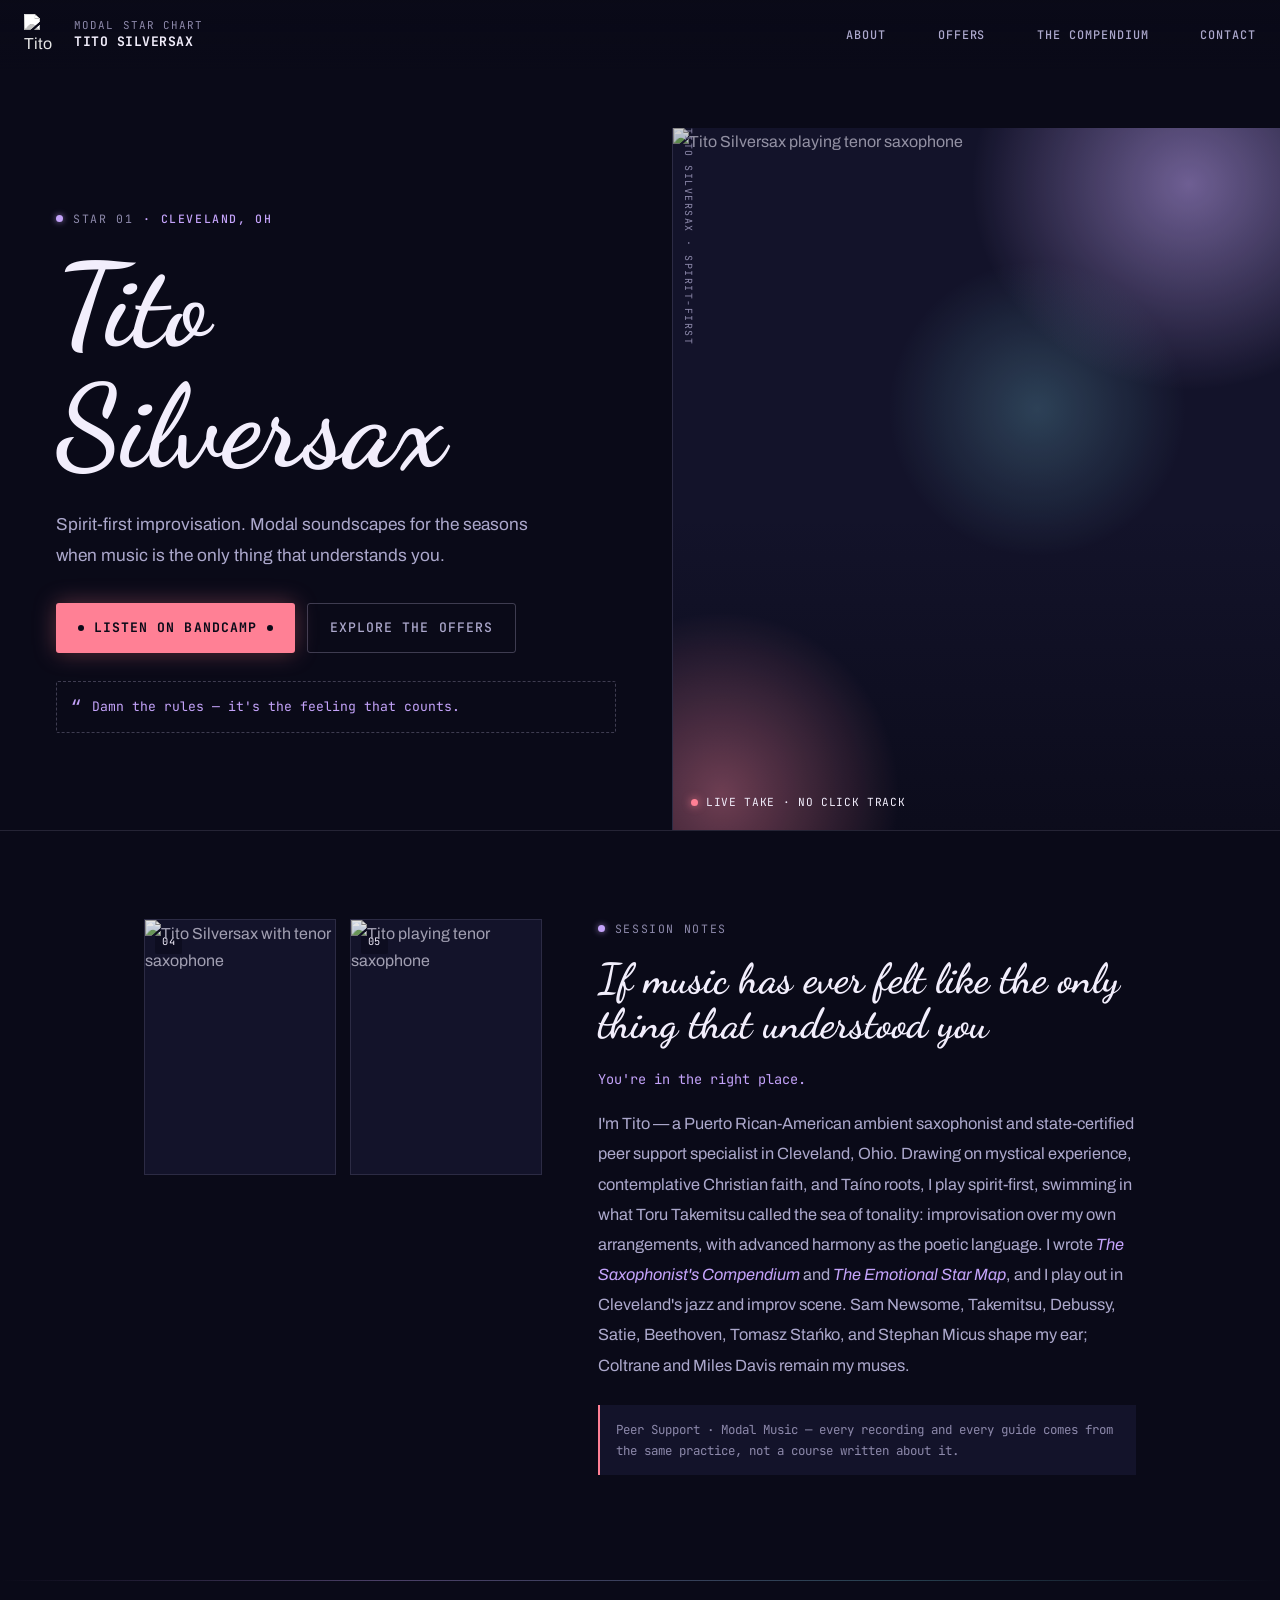
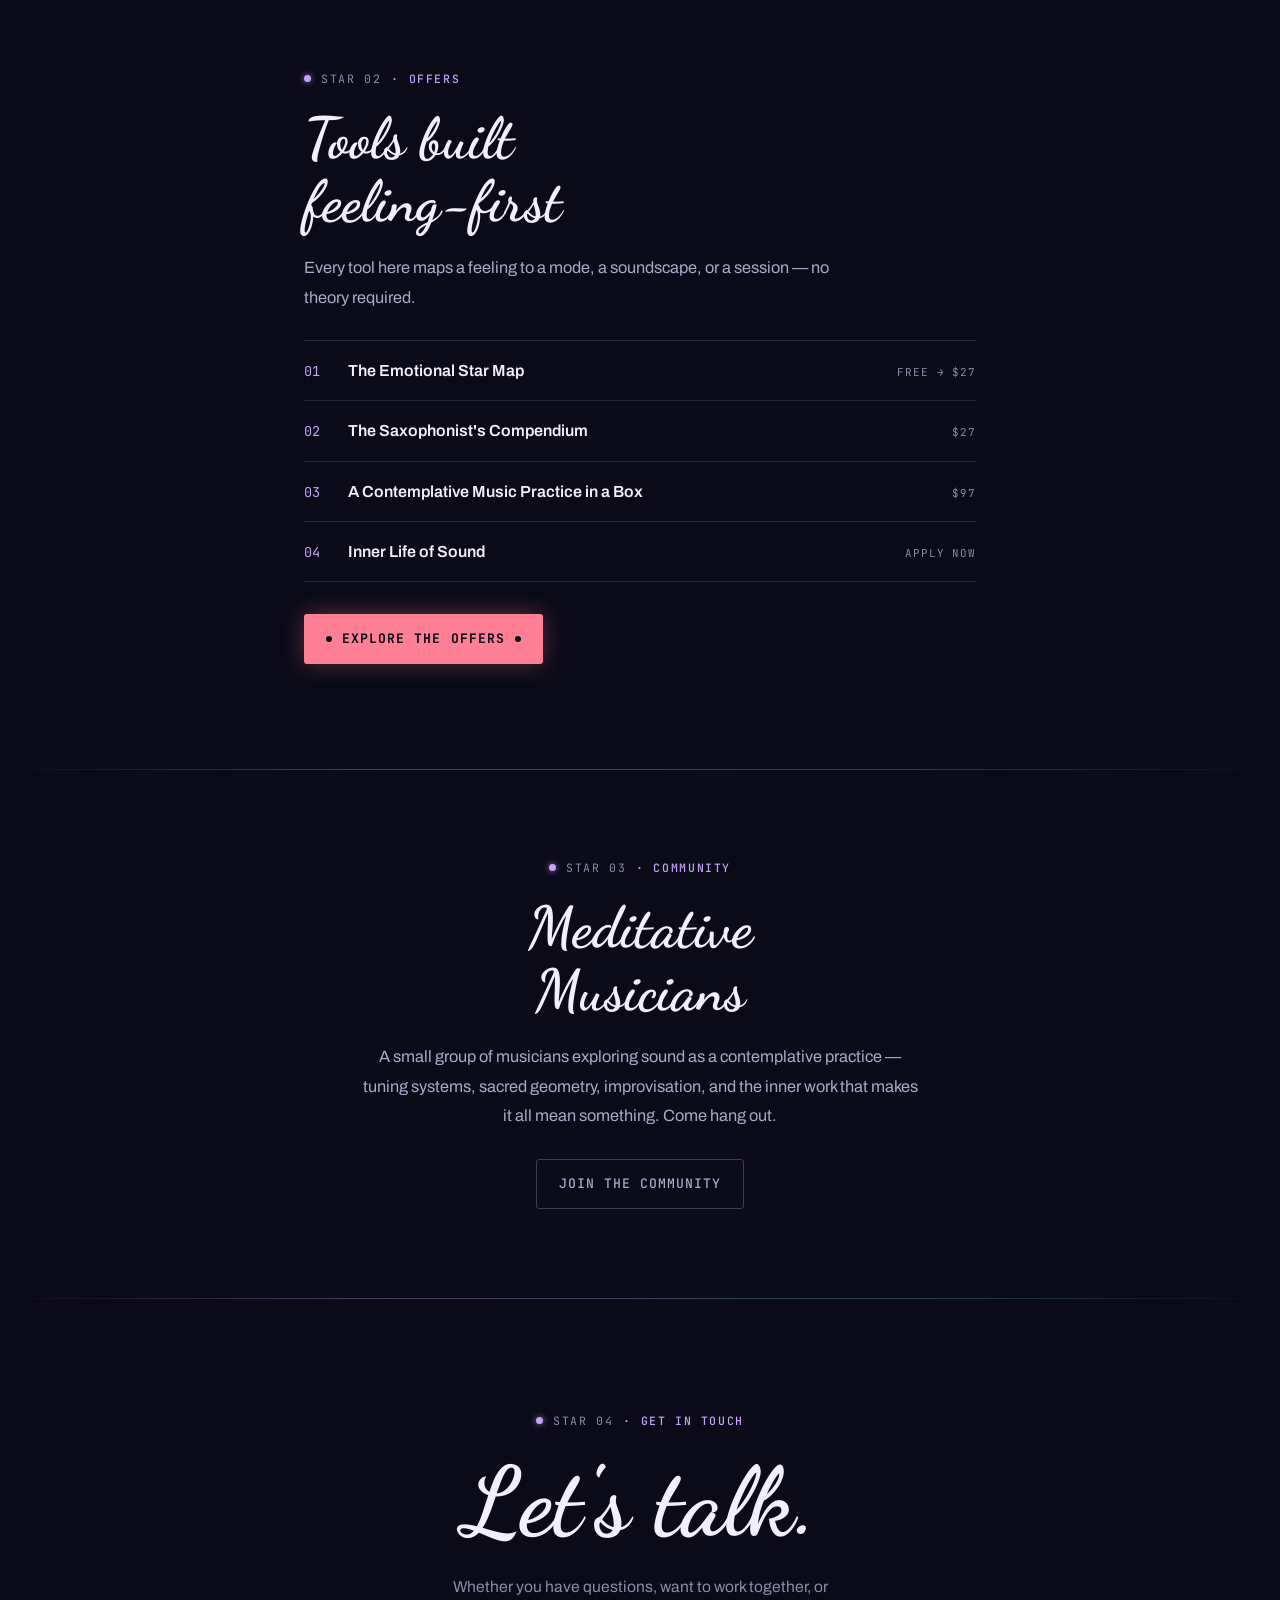
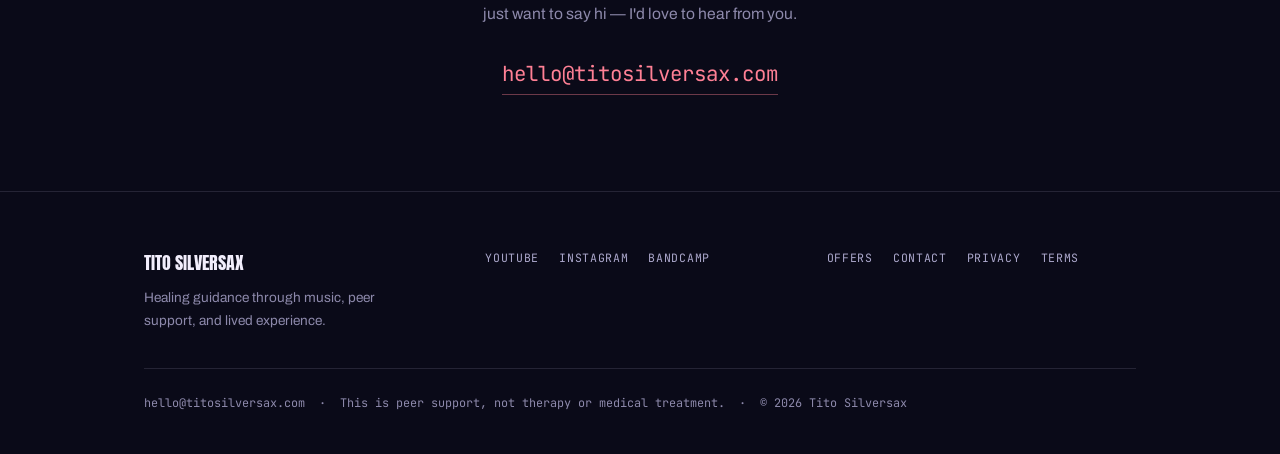
==== commit 39073ac6: "Set every heading to a cursive display face (Dancing Script) Added --ff-script (Dancing Script, 400-" ====
--- a/index.html
+++ b/index.html
@@ -29,7 +29,7 @@
   <!-- Fonts -->
   <link rel="preconnect" href="https://fonts.googleapis.com">
   <link rel="preconnect" href="https://fonts.gstatic.com" crossorigin>
-  <link href="https://fonts.googleapis.com/css2?family=Anton&family=Archivo:ital,wght@0,400;0,500;0,600;0,700;0,800;1,500&family=JetBrains+Mono:wght@400;500;700&display=swap" rel="stylesheet">
+  <link href="https://fonts.googleapis.com/css2?family=Anton&family=Dancing+Script:wght@400;500;600;700&family=Archivo:ital,wght@0,400;0,500;0,600;0,700;0,800;1,500&family=JetBrains+Mono:wght@400;500;700&display=swap" rel="stylesheet">
 
   <link rel="stylesheet" href="/assets/css/theme.css">
 
@@ -52,11 +52,11 @@
       display: none;
     }
     .hero-headline {
-      font-family: var(--ff-display);
-      font-size: clamp(3rem, 12vw, 6.4rem);
-      line-height: 0.92;
+      font-family: var(--ff-script);
+      font-weight: 700;
+      font-size: clamp(3.4rem, 13vw, 7.2rem);
+      line-height: 1.05;
       color: var(--paper);
-      text-transform: uppercase;
       margin-bottom: 22px;
     }
     .hero-sub {
@@ -207,7 +207,7 @@
     .strip-section .section-lede { margin: 0 auto 28px; }
 
     .contact { padding: 96px 0; text-align: center; position: relative; }
-    .contact-heading { font-family: var(--ff-display); font-size: clamp(2.6rem, 9vw, 5.2rem); color: var(--paper); text-transform: uppercase; margin-bottom: 14px; }
+    .contact-heading { font-family: var(--ff-script); font-weight: 700; font-size: clamp(3rem, 10vw, 6rem); color: var(--paper); margin-bottom: 14px; }
     .contact-sub { font-size: 0.98rem; color: var(--base-gray); margin: 0 auto 28px; max-width: 400px; line-height: 1.75; }
     .contact-email {
       font-family: var(--ff-mono);
--- a/assets/css/theme.css
+++ b/assets/css/theme.css
@@ -38,7 +38,8 @@
   --rule-strong:      rgba(196, 189, 224, 0.28);
   --grain-opacity:    0.4;
 
-  --ff-display: 'Anton', 'Oswald', sans-serif;
+  --ff-display: 'Anton', 'Oswald', sans-serif;         /* prices, roman numerals, list numbers, footer wordmark — not headings */
+  --ff-script:  'Dancing Script', cursive;              /* every real heading */
   --ff-body:    'Archivo', system-ui, -apple-system, sans-serif;
   --ff-mono:    'JetBrains Mono', ui-monospace, monospace;
 }
@@ -100,7 +101,7 @@
 ::selection { background: var(--coral); color: var(--leader); }
 
 /* ── Type scale ── */
-h1, h2, h3, h4 { font-family: var(--ff-display); font-weight: 400; color: var(--paper); text-transform: uppercase; letter-spacing: 0.01em; line-height: 0.98; }
+h1, h2, h3, h4 { font-family: var(--ff-script); font-weight: 700; color: var(--paper); letter-spacing: normal; line-height: 1.15; }
 
 .eyebrow {
   display: flex;
@@ -131,12 +132,11 @@
 }
 
 .section-heading {
-  font-family: var(--ff-display);
-  font-size: clamp(2rem, 6vw, 3.2rem);
-  line-height: 0.98;
+  font-family: var(--ff-script);
+  font-size: clamp(2.3rem, 6.5vw, 3.6rem);
+  line-height: 1.1;
   color: var(--paper);
   margin-bottom: 20px;
-  text-transform: uppercase;
 }
 
 .section-lede {
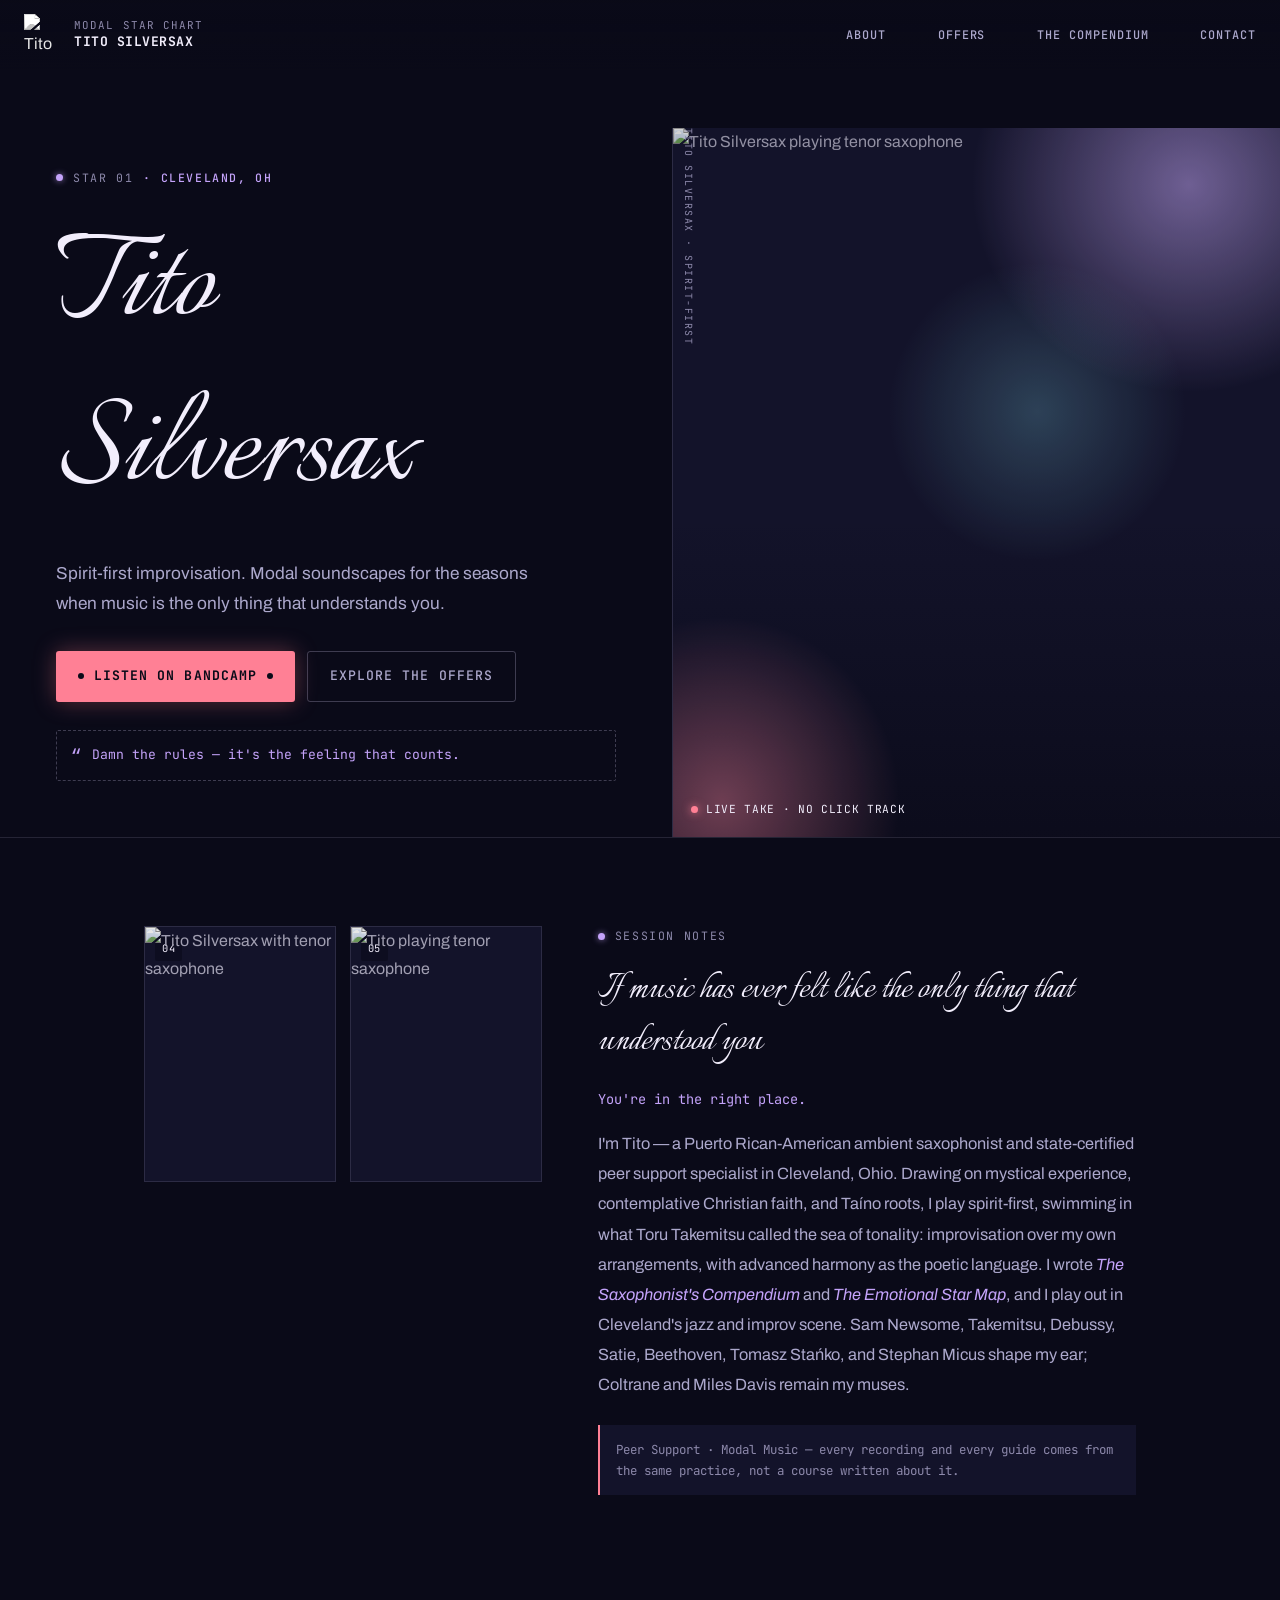
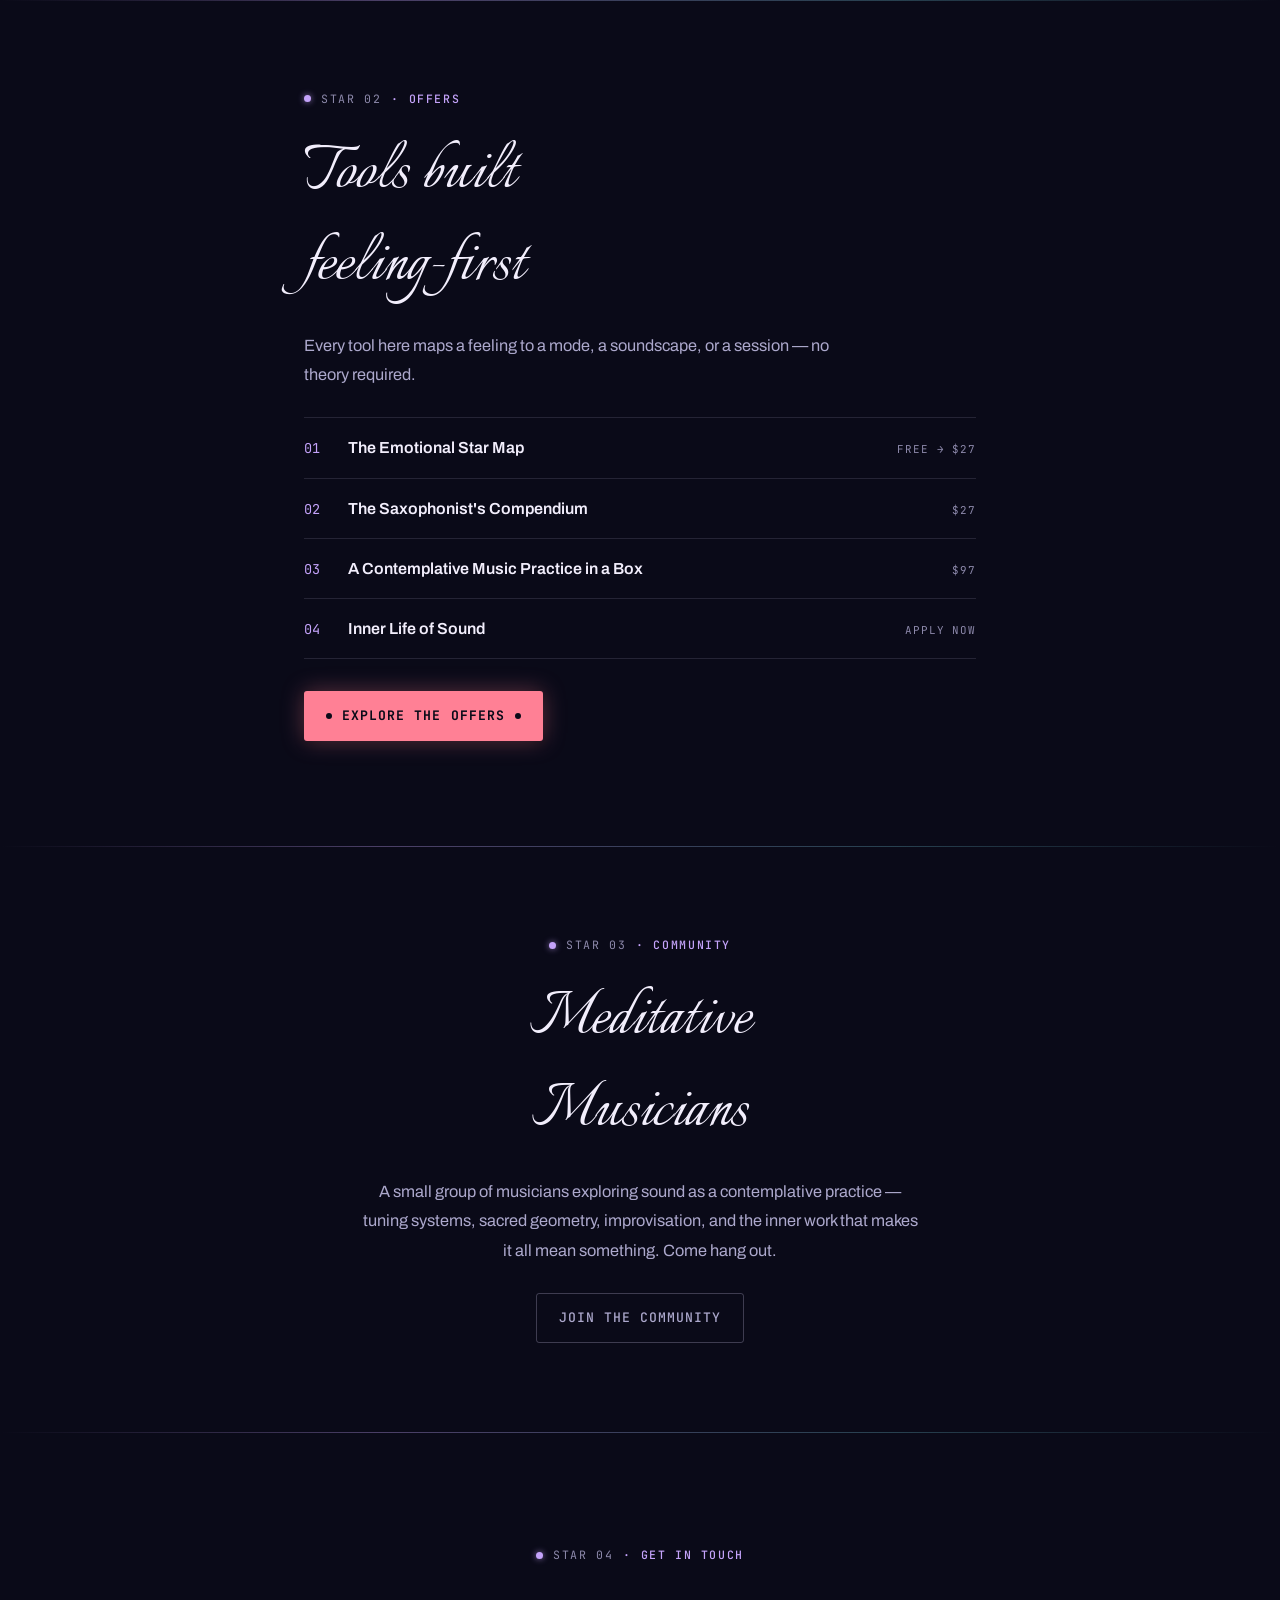
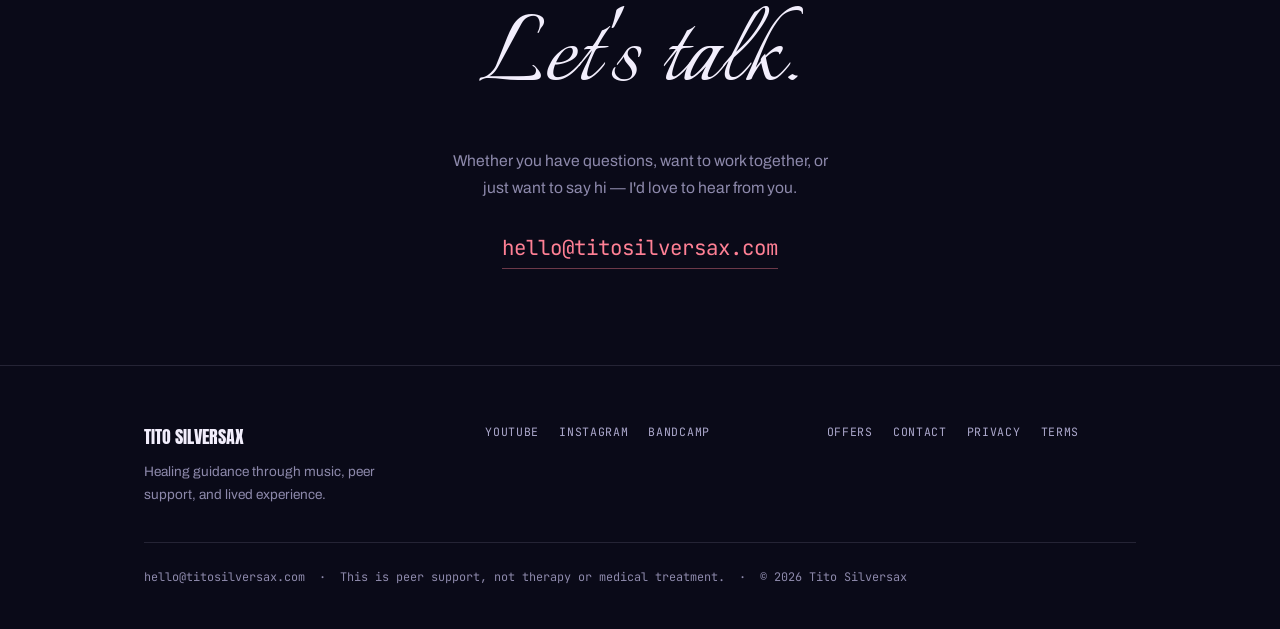
==== commit bba83b00: "Swap heading font from Dancing Script to Italianno User feedback: Dancing Script "is a little girly." ====
--- a/index.html
+++ b/index.html
@@ -29,7 +29,7 @@
   <!-- Fonts -->
   <link rel="preconnect" href="https://fonts.googleapis.com">
   <link rel="preconnect" href="https://fonts.gstatic.com" crossorigin>
-  <link href="https://fonts.googleapis.com/css2?family=Anton&family=Dancing+Script:wght@400;500;600;700&family=Archivo:ital,wght@0,400;0,500;0,600;0,700;0,800;1,500&family=JetBrains+Mono:wght@400;500;700&display=swap" rel="stylesheet">
+  <link href="https://fonts.googleapis.com/css2?family=Anton&family=Italianno&family=Archivo:ital,wght@0,400;0,500;0,600;0,700;0,800;1,500&family=JetBrains+Mono:wght@400;500;700&display=swap" rel="stylesheet">
 
   <link rel="stylesheet" href="/assets/css/theme.css">
 
@@ -53,9 +53,9 @@
     }
     .hero-headline {
       font-family: var(--ff-script);
-      font-weight: 700;
-      font-size: clamp(3.4rem, 13vw, 7.2rem);
-      line-height: 1.05;
+      font-weight: 400;
+      font-size: clamp(4.4rem, 16vw, 9rem);
+      line-height: 1.15;
       color: var(--paper);
       margin-bottom: 22px;
     }
@@ -207,7 +207,7 @@
     .strip-section .section-lede { margin: 0 auto 28px; }
 
     .contact { padding: 96px 0; text-align: center; position: relative; }
-    .contact-heading { font-family: var(--ff-script); font-weight: 700; font-size: clamp(3rem, 10vw, 6rem); color: var(--paper); margin-bottom: 14px; }
+    .contact-heading { font-family: var(--ff-script); font-weight: 400; font-size: clamp(3.6rem, 12vw, 7.5rem); line-height: 1.25; color: var(--paper); margin-bottom: 14px; }
     .contact-sub { font-size: 0.98rem; color: var(--base-gray); margin: 0 auto 28px; max-width: 400px; line-height: 1.75; }
     .contact-email {
       font-family: var(--ff-mono);
--- a/assets/css/theme.css
+++ b/assets/css/theme.css
@@ -39,7 +39,7 @@
   --grain-opacity:    0.4;
 
   --ff-display: 'Anton', 'Oswald', sans-serif;         /* prices, roman numerals, list numbers, footer wordmark — not headings */
-  --ff-script:  'Dancing Script', cursive;              /* every real heading */
+  --ff-script:  'Italianno', cursive;                   /* every real heading — regular weight only, no bold in this face */
   --ff-body:    'Archivo', system-ui, -apple-system, sans-serif;
   --ff-mono:    'JetBrains Mono', ui-monospace, monospace;
 }
@@ -101,7 +101,7 @@
 ::selection { background: var(--coral); color: var(--leader); }
 
 /* ── Type scale ── */
-h1, h2, h3, h4 { font-family: var(--ff-script); font-weight: 700; color: var(--paper); letter-spacing: normal; line-height: 1.15; }
+h1, h2, h3, h4 { font-family: var(--ff-script); font-weight: 400; color: var(--paper); letter-spacing: normal; line-height: 1.3; }
 
 .eyebrow {
   display: flex;
@@ -133,8 +133,9 @@
 
 .section-heading {
   font-family: var(--ff-script);
-  font-size: clamp(2.3rem, 6.5vw, 3.6rem);
-  line-height: 1.1;
+  font-weight: 400;
+  font-size: clamp(3rem, 8vw, 4.6rem);
+  line-height: 1.25;
   color: var(--paper);
   margin-bottom: 20px;
 }
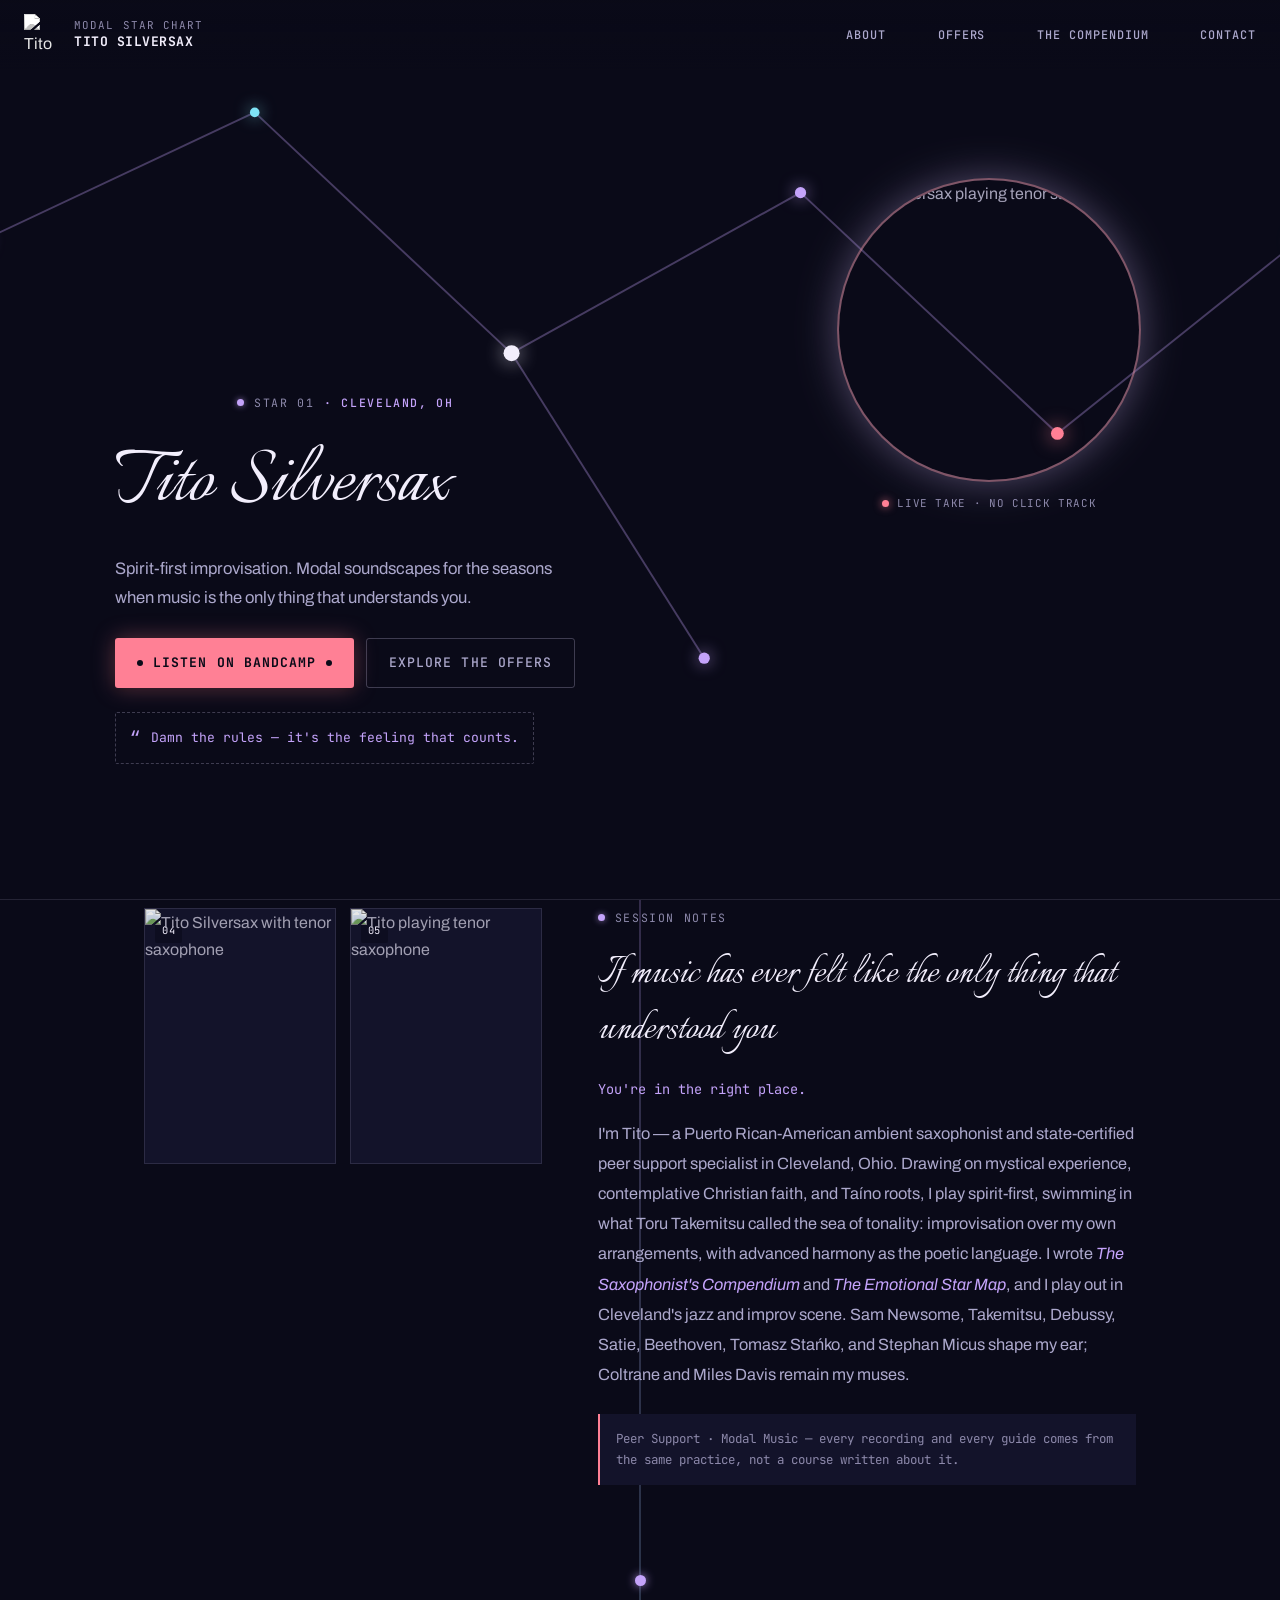
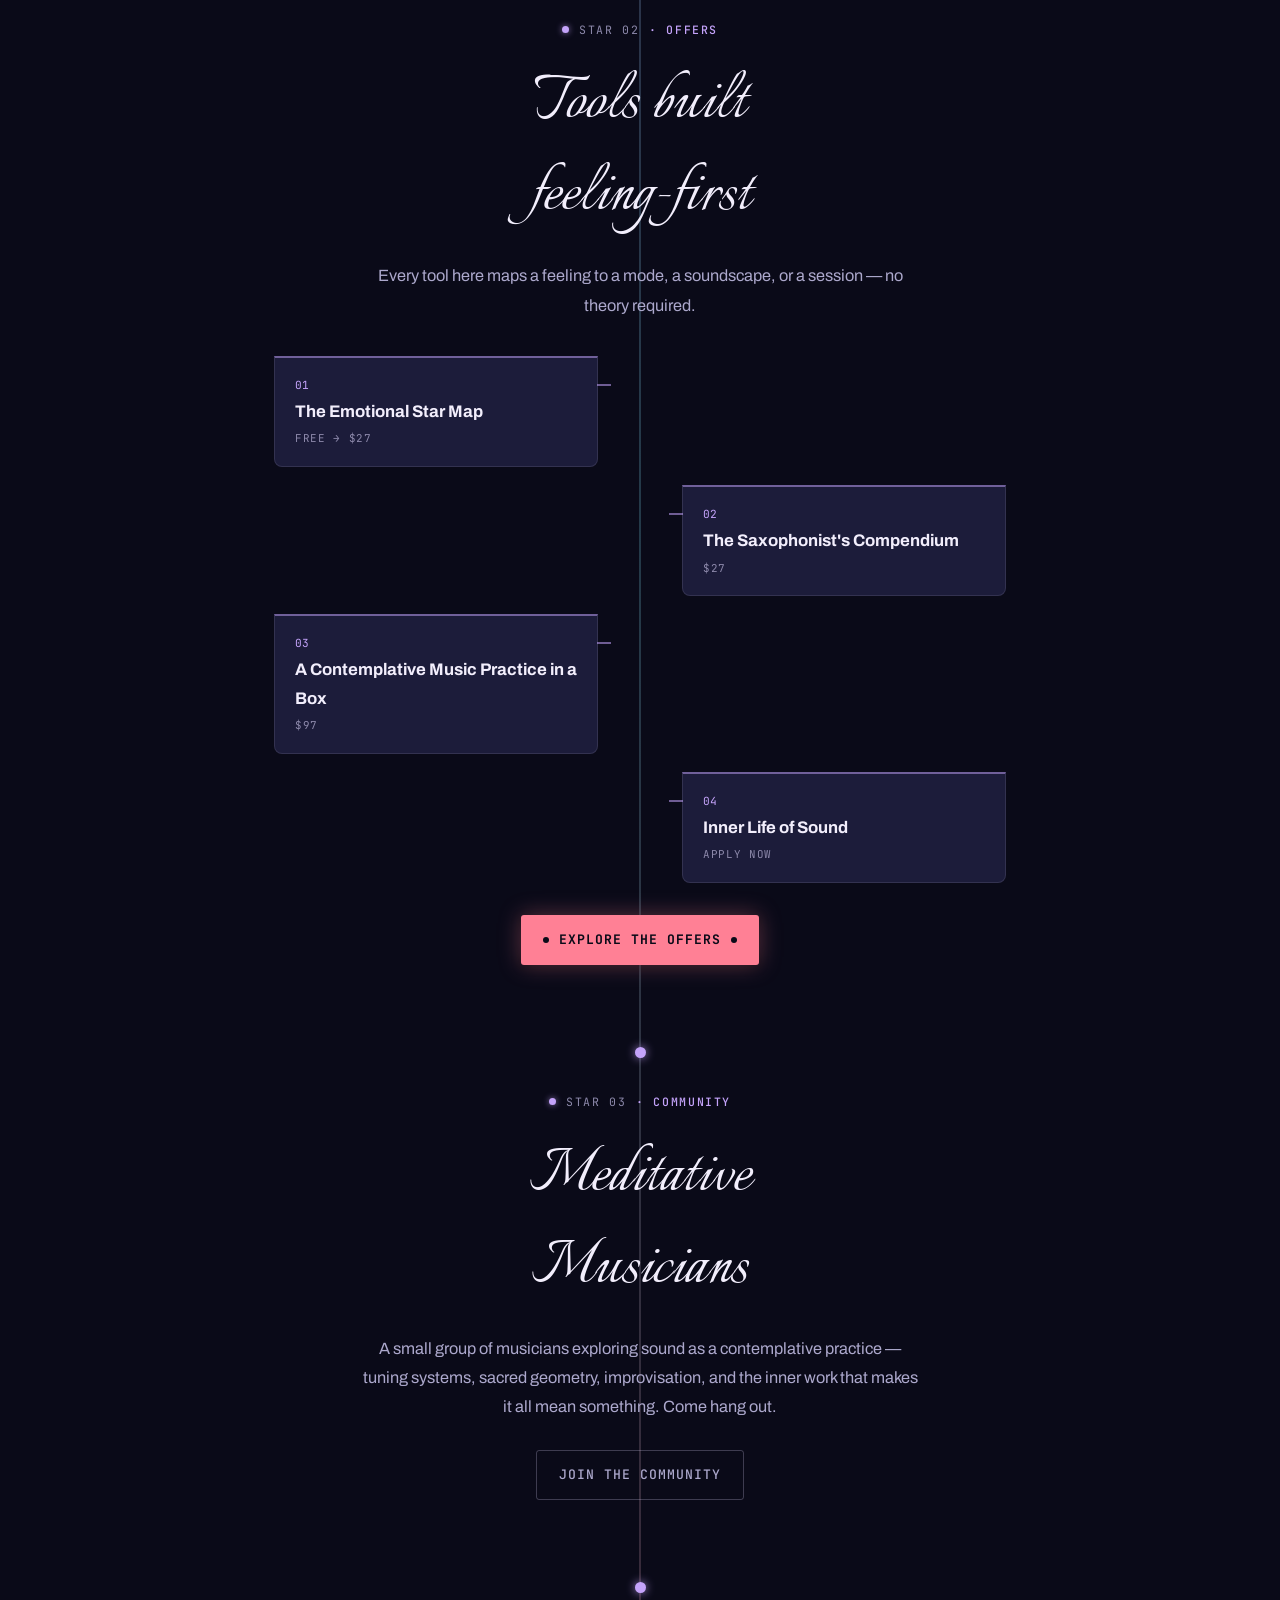
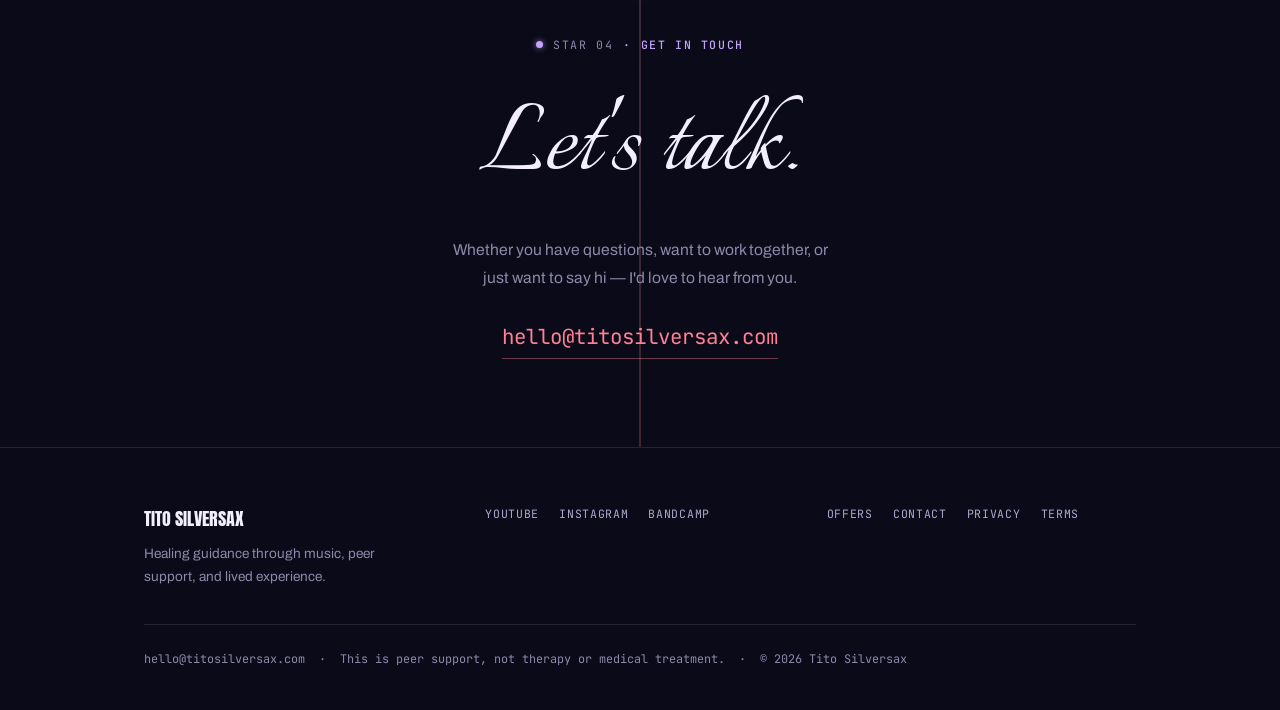
==== commit abb70094: "Recompose the home page: no hero split, one continuous thread User feedback, correctly: every revisi" ====
--- a/index.html
+++ b/index.html
@@ -34,46 +34,91 @@
   <link rel="stylesheet" href="/assets/css/theme.css">
 
   <style>
-    /* ── HERO ── */
-    .hero {
+    /* ── HERO: THE MAP ITSELF ──
+       No hero split. The first viewport is the constellation; the name is
+       a label on the chart, not a headline competing with a photo panel. */
+    .hero-map {
       position: relative;
-      padding: 128px 0 0;
+      min-height: 100vh;
+      padding: 140px 24px 72px;
       overflow: hidden;
+      display: flex;
+      flex-direction: column;
+      align-items: center;
+      justify-content: flex-end;
+      gap: 32px;
       border-bottom: 1px solid var(--rule);
     }
-    .hero-grid {
-      display: grid;
-      grid-template-columns: 1fr;
-      gap: 40px;
-      align-items: stretch;
-    }
-    .hero-copy { padding: 0 24px 56px; }
-    .hero-edge {
-      display: none;
-    }
+    .constellation {
+      position: absolute;
+      inset: 0;
+      width: 100%;
+      height: 100%;
+      z-index: 0;
+    }
+    .constellation .c-line { stroke: var(--violet); stroke-width: 1.2; opacity: 0.32; }
+    .constellation .c-dot { }
+    .constellation .c-violet { fill: var(--violet); filter: drop-shadow(0 0 5px rgba(var(--violet-rgb), 0.75)); }
+    .constellation .c-cyan   { fill: var(--cyan);   filter: drop-shadow(0 0 5px rgba(var(--cyan-rgb), 0.75)); }
+    .constellation .c-coral  { fill: var(--coral);  filter: drop-shadow(0 0 6px rgba(var(--coral-rgb), 0.85)); }
+    .constellation .c-paper  { fill: var(--paper);  filter: drop-shadow(0 0 6px rgba(242, 238, 252, 0.7)); }
+
+    .hero-medallion {
+      position: relative;
+      z-index: 1;
+      width: 200px;
+      height: 200px;
+      flex-shrink: 0;
+    }
+    .hero-medallion img {
+      width: 100%;
+      height: 100%;
+      border-radius: 50%;
+      object-fit: cover;
+      filter: grayscale(0.4) contrast(1.15) brightness(0.92);
+      box-shadow: 0 0 0 2px rgba(var(--coral-rgb), 0.5), 0 0 42px rgba(var(--violet-rgb), 0.45);
+    }
+    .medallion-caption {
+      display: flex;
+      align-items: center;
+      justify-content: center;
+      gap: 8px;
+      margin-top: 14px;
+      font-family: var(--ff-mono);
+      font-size: 0.68rem;
+      letter-spacing: 0.06em;
+      text-transform: uppercase;
+      color: var(--base-gray);
+    }
+    .medallion-caption .rec-dot {
+      width: 7px; height: 7px; border-radius: 50%;
+      background: var(--coral);
+      box-shadow: 0 0 8px rgba(var(--coral-rgb), 0.85);
+      flex-shrink: 0;
+    }
+
+    .hero-label { position: relative; z-index: 1; text-align: center; max-width: 560px; }
     .hero-headline {
       font-family: var(--ff-script);
       font-weight: 400;
-      font-size: clamp(4.4rem, 16vw, 9rem);
-      line-height: 1.15;
+      font-size: clamp(3.4rem, 11vw, 5.6rem);
+      line-height: 1.2;
       color: var(--paper);
-      margin-bottom: 22px;
+      margin-bottom: 16px;
     }
     .hero-sub {
-      font-size: 1.08rem;
+      font-size: 1.04rem;
       color: var(--emulsion);
       line-height: 1.75;
-      max-width: 480px;
-      margin-bottom: 32px;
-    }
-    .hero-ctas { display: flex; gap: 12px; flex-wrap: wrap; margin-bottom: 28px; }
+      margin-bottom: 26px;
+    }
+    .hero-ctas { display: flex; gap: 12px; flex-wrap: wrap; justify-content: center; margin-bottom: 24px; }
     .hero-quote {
       display: inline-flex;
       align-items: center;
       gap: 10px;
       font-family: var(--ff-mono);
       font-size: 0.82rem;
-      font-style: normal;
       color: var(--violet);
       padding: 10px 14px;
       border: 1px dashed var(--rule-strong);
@@ -81,76 +126,48 @@
     }
     .hero-quote::before { content: '“'; color: var(--violet); font-size: 1.1rem; }
 
-    .hero-frame {
-      position: relative;
-      aspect-ratio: 4 / 5;
-      background: var(--leader-2);
-      overflow: hidden;
-      border-left: 1px solid var(--rule);
-    }
-    .hero-frame img {
-      width: 100%;
-      height: 100%;
-      object-fit: cover;
-      filter: grayscale(0.45) contrast(1.15) brightness(0.82);
-    }
-    .hero-frame::before {
+    @media (min-width: 900px) {
+      .hero-map { align-items: stretch; justify-content: flex-start; padding: 0; }
+      .hero-medallion {
+        position: absolute; z-index: 1;
+        top: 20%; right: 11%;
+        width: 300px; height: 300px;
+      }
+      .hero-label {
+        position: absolute; z-index: 1;
+        left: 9%; bottom: 15%;
+        text-align: left; max-width: 460px;
+      }
+      .hero-ctas { justify-content: flex-start; }
+    }
+
+    /* ── THE THREAD ──
+       One continuous line runs from the hero to the close. Sections sit
+       above it (z-index 1) so the line submerges under dense content and
+       resurfaces in the gaps between sections. */
+    .thread-wrap { position: relative; }
+    .thread-line {
+      position: absolute;
+      left: 50%; top: 0; bottom: 0;
+      width: 2px;
+      transform: translateX(-50%);
+      background: linear-gradient(180deg, var(--violet) 0%, var(--cyan) 45%, var(--coral) 100%);
+      opacity: 0.22;
+      z-index: 0;
+      pointer-events: none;
+    }
+    .thread-node { position: relative; z-index: 1; display: flex; justify-content: center; padding: 26px 0; }
+    .thread-node::before {
       content: '';
-      position: absolute; inset: 0; z-index: 1;
-      background: linear-gradient(0deg, rgba(10,10,24,0.8) 0%, transparent 45%);
-      pointer-events: none;
-    }
-    .hero-frame::after {
-      content: '';
-      position: absolute; inset: 0; z-index: 1;
-      background:
-        radial-gradient(55% 45% at 85% 8%, rgba(var(--violet-rgb),0.5) 0%, transparent 65%),
-        radial-gradient(45% 40% at 8% 95%, rgba(var(--coral-rgb),0.4) 0%, transparent 65%),
-        radial-gradient(35% 30% at 60% 40%, rgba(var(--cyan-rgb),0.22) 0%, transparent 70%);
-      mix-blend-mode: screen;
-      pointer-events: none;
-    }
-    .hero-frame-caption {
-      position: absolute;
-      left: 18px; bottom: 18px; right: 18px;
-      z-index: 2;
-      display: flex;
-      align-items: center;
-      gap: 8px;
-      font-family: var(--ff-mono);
-      font-size: 0.7rem;
-      letter-spacing: 0.06em;
-      text-transform: uppercase;
-      color: var(--paper);
-    }
-    .hero-frame-caption .rec-dot {
-      width: 7px; height: 7px; border-radius: 50%;
-      background: var(--coral);
-      box-shadow: 0 0 8px rgba(var(--coral-rgb), 0.85);
-      flex-shrink: 0;
-    }
-    .hero-edgecode {
-      position: absolute;
-      left: 6px; top: 0; bottom: 0;
-      writing-mode: vertical-rl;
-      display: none;
-      align-items: center;
-      font-family: var(--ff-mono);
-      font-size: 0.62rem;
-      letter-spacing: 0.15em;
-      color: var(--base-gray);
-      z-index: 2;
-    }
-
-    @media (min-width: 900px) {
-      .hero-grid { grid-template-columns: 1.05fr 0.95fr; gap: 0; min-height: 78vh; }
-      .hero-copy { padding: 40px 56px 56px; display: flex; flex-direction: column; justify-content: center; }
-      .hero-frame { aspect-ratio: auto; }
-      .hero-edgecode { display: flex; }
-    }
+      width: 11px; height: 11px;
+      border-radius: 50%;
+      background: var(--violet);
+      box-shadow: 0 0 10px rgba(var(--violet-rgb), 0.8);
+    }
+    .node { position: relative; z-index: 1; }
 
     /* ── ABOUT / SESSION NOTES ── */
-    .about { padding: 88px 0; }
+    .about { padding: 8px 0 64px; }
     .about-grid { display: grid; grid-template-columns: 1fr; gap: 44px; align-items: start; }
     .about-frames { display: flex; gap: 14px; }
     .about-frame {
@@ -186,27 +203,52 @@
       .about-grid { grid-template-columns: 0.85fr 1.15fr; gap: 56px; }
     }
 
-    /* ── OFFERINGS TEASER / REEL INDEX ── */
-    .reel { padding: 0 0 88px; }
-    .reel-index { list-style: none; margin: 28px 0 32px; }
-    .reel-index li {
+    /* ── OFFERINGS: NODES ON THE THREAD, NOT A GRID ── */
+    .reel { padding: 8px 0 56px; text-align: center; }
+    .offers-thread {
+      display: grid;
+      grid-template-columns: 1fr;
+      gap: 18px;
+      max-width: 620px;
+      margin: 36px auto 32px;
+      padding: 0 24px;
+      text-align: left;
+    }
+    .thread-offer {
+      position: relative;
+      padding: 18px 20px;
+      background: var(--leader-3);
+      border: 1px solid var(--rule);
+      border-top: 2px solid rgba(var(--violet-rgb), 0.5);
+      border-radius: 0 0 8px 8px;
       display: flex;
-      align-items: baseline;
-      gap: 16px;
-      padding: 16px 0;
-      border-bottom: 1px solid var(--rule);
-      font-family: var(--ff-mono);
-    }
-    .reel-index li:first-child { border-top: 1px solid var(--rule); }
-    .reel-index .num { color: var(--violet); font-size: 0.85rem; flex-shrink: 0; width: 28px; }
-    .reel-index .name { color: var(--paper); font-size: 1rem; font-family: var(--ff-body); font-weight: 600; }
-    .reel-index .tag { margin-left: auto; color: var(--base-gray); font-size: 0.68rem; text-transform: uppercase; letter-spacing: 0.08em; }
+      flex-direction: column;
+      gap: 3px;
+    }
+    .thread-offer-num { font-family: var(--ff-mono); font-size: 0.7rem; color: var(--violet); }
+    .thread-offer-name { font-family: var(--ff-body); font-weight: 700; font-size: 1.05rem; color: var(--paper); }
+    .thread-offer-tag { font-family: var(--ff-mono); font-size: 0.68rem; color: var(--base-gray); text-transform: uppercase; letter-spacing: 0.06em; }
+
+    @media (min-width: 720px) {
+      .offers-thread { grid-template-columns: 1fr 48px 1fr; align-items: center; max-width: 780px; }
+      .thread-offer--left  { grid-column: 1; }
+      .thread-offer--right { grid-column: 3; }
+      .thread-offer:nth-child(1) { grid-row: 1; }
+      .thread-offer:nth-child(2) { grid-row: 2; }
+      .thread-offer:nth-child(3) { grid-row: 3; }
+      .thread-offer:nth-child(4) { grid-row: 4; }
+      .thread-offer::after {
+        content: ''; position: absolute; top: 26px; width: 14px; height: 2px; background: rgba(var(--violet-rgb), 0.55);
+      }
+      .thread-offer--left::after  { right: -14px; }
+      .thread-offer--right::after { left: -14px; }
+    }
 
     /* ── COMMUNITY / CONTACT ── */
-    .strip-section { padding: 72px 0; text-align: center; }
+    .strip-section { padding: 8px 0 56px; text-align: center; }
     .strip-section .section-lede { margin: 0 auto 28px; }
 
-    .contact { padding: 96px 0; text-align: center; position: relative; }
+    .contact { padding: 16px 0 88px; text-align: center; position: relative; }
     .contact-heading { font-family: var(--ff-script); font-weight: 400; font-size: clamp(3.6rem, 12vw, 7.5rem); line-height: 1.25; color: var(--paper); margin-bottom: 14px; }
     .contact-sub { font-size: 0.98rem; color: var(--base-gray); margin: 0 auto 28px; max-width: 400px; line-height: 1.75; }
     .contact-email {
@@ -224,11 +266,11 @@
 </head>
 <body>
 <!--
-THESIS: The site as Tito's own star chart — the product literally maps feeling to constellation, so the site lives in the same sky rather than illustrating it from outside.
-OWN-WORLD: Deep indigo-black night sky ground, a starfield and soft aurora wash behind every page, violet as the ambient structural color (eyebrows, borders, hovers), coral as the rare accent (CTAs, one live signal, one featured price), cyan and gold as atmosphere-only prism light. Anton display caps, Archivo body, JetBrains Mono for star/metadata labels.
-STORY: A visitor understands Tito's music and offerings are handmade and mystically grounded, and takes one clear next action per page.
-FIRST VIEWPORT: Full-bleed star-chart hero — headline and CTAs left, a single lit frame of Tito playing right lit by violet/coral/cyan aurora glow, starfield and soft light rays behind the whole page.
-FORM: Night Sky / Aurora Star Chart — user-directed revision over the shipped Hand-Processed Film world (seed key f69801ae) after live feedback that the first pass read as a generic AI dark-mode-plus-accent look.
+THESIS: The site as Tito's own star chart, structurally — not a hero-plus-sections template recolored, but one continuous thread the visitor follows from the sky itself down through his practice to the door.
+OWN-WORLD: Deep indigo-black night sky ground, starfield and aurora wash behind every page, violet as the ambient structural color, coral as the rare accent, cyan and gold as atmosphere-only prism light. Italianno for every heading, Archivo body, JetBrains Mono for star/metadata labels.
+STORY: A visitor follows one continuous chart from Tito's own constellation into what he's made and how to reach him, rather than scrolling past independent stacked blocks.
+FIRST VIEWPORT: No hero split. A built constellation fills the frame; a circular medallion of Tito mid-performance and his name-as-chart-label float asymmetrically over it, not side by side.
+FORM: Night Sky / Aurora Star Chart (seed key f69801ae), surface structure "The Unfolding Map" — locked via a surface-scope concept round (seed key f11a7960) after the user flagged that every prior pass had reskinned the original site's stacked-section composition rather than reimagining it.
 FINISH: unreviewed and undocumented is unfinished; this build ends with the finish review, the verdict, DESIGN.md, and every shipping raster carrying its provenance.
 -->
 
@@ -256,129 +298,165 @@
   </script>
 
   <!-- ══════════════════════════════
-       HERO
+       HERO — THE MAP ITSELF
        ══════════════════════════════ -->
-  <section class="hero" id="home">
-    <div class="hero-grid">
-      <div class="hero-copy">
-        <span class="eyebrow"><span class="frame-no">STAR 01</span> · Cleveland, OH</span>
-        <h1 class="hero-headline">Tito<br>Silversax</h1>
-        <p class="hero-sub">
-          Spirit-first improvisation. Modal soundscapes for the seasons
-          when music is the only thing that understands you.
-        </p>
-        <div class="hero-ctas">
-          <a class="btn-primary" href="https://titosilversax.bandcamp.com/" target="_blank" rel="noopener">
-            Listen on Bandcamp
-          </a>
-          <a class="btn-secondary" href="/offers">Explore the Offers</a>
-        </div>
-        <p class="hero-quote">Damn the rules — it's the feeling that counts.</p>
-      </div>
-      <div class="hero-frame">
-        <div class="hero-edgecode">TITO SILVERSAX · SPIRIT-FIRST</div>
-        <img src="/images/tito-playing.webp" alt="Tito Silversax playing tenor saxophone" width="960" height="1100">
-        <div class="hero-frame-caption"><span class="rec-dot"></span> Live take · no click track</div>
-      </div>
+  <section class="hero-map" id="home">
+    <svg class="constellation" viewBox="0 0 1000 560" preserveAspectRatio="xMidYMid slice" aria-hidden="true">
+      <line class="c-line" x1="90" y1="150" x2="260" y2="70"/>
+      <line class="c-line" x1="260" y1="70" x2="420" y2="220"/>
+      <line class="c-line" x1="420" y1="220" x2="600" y2="120"/>
+      <line class="c-line" x1="600" y1="120" x2="760" y2="270"/>
+      <line class="c-line" x1="760" y1="270" x2="910" y2="150"/>
+      <line class="c-line" x1="420" y1="220" x2="540" y2="410"/>
+      <circle class="c-dot c-violet" cx="90"  cy="150" r="4"/>
+      <circle class="c-dot c-cyan"   cx="260" cy="70"  r="3"/>
+      <circle class="c-dot c-paper"  cx="420" cy="220" r="5"/>
+      <circle class="c-dot c-violet" cx="600" cy="120" r="3.5"/>
+      <circle class="c-dot c-coral"  cx="760" cy="270" r="4"/>
+      <circle class="c-dot c-cyan"   cx="910" cy="150" r="3"/>
+      <circle class="c-dot c-violet" cx="540" cy="410" r="3.5"/>
+    </svg>
+
+    <div class="hero-medallion">
+      <img src="/images/tito-playing.webp" alt="Tito Silversax playing tenor saxophone" width="960" height="1100">
+      <span class="medallion-caption"><span class="rec-dot"></span> Live take · no click track</span>
+    </div>
+
+    <div class="hero-label">
+      <span class="eyebrow" style="justify-content:center;"><span class="frame-no">STAR 01</span> · Cleveland, OH</span>
+      <h1 class="hero-headline">Tito Silversax</h1>
+      <p class="hero-sub">
+        Spirit-first improvisation. Modal soundscapes for the seasons
+        when music is the only thing that understands you.
+      </p>
+      <div class="hero-ctas">
+        <a class="btn-primary" href="https://titosilversax.bandcamp.com/" target="_blank" rel="noopener">
+          Listen on Bandcamp
+        </a>
+        <a class="btn-secondary" href="/offers">Explore the Offers</a>
+      </div>
+      <p class="hero-quote">Damn the rules — it's the feeling that counts.</p>
     </div>
   </section>
 
-  <!-- ══════════════════════════════
-       ABOUT
-       ══════════════════════════════ -->
-  <section class="about" id="about">
-    <div class="container container--wide">
-      <div class="about-grid">
-        <div class="about-frames">
-          <div class="about-frame">
-            <span class="about-frame-no">04</span>
-            <img src="/images/tito-portrait.webp" alt="Tito Silversax with tenor saxophone" width="340" height="453">
+  <div class="thread-wrap">
+    <div class="thread-line" aria-hidden="true"></div>
+
+    <!-- ══════════════════════════════
+         ABOUT
+         ══════════════════════════════ -->
+    <section class="node about" id="about">
+      <div class="container container--wide">
+        <div class="about-grid">
+          <div class="about-frames">
+            <div class="about-frame">
+              <span class="about-frame-no">04</span>
+              <img src="/images/tito-portrait.webp" alt="Tito Silversax with tenor saxophone" width="340" height="453">
+            </div>
+            <div class="about-frame">
+              <span class="about-frame-no">05</span>
+              <img src="/images/tito-playing.webp" alt="Tito playing tenor saxophone" width="340" height="453" loading="lazy">
+            </div>
           </div>
-          <div class="about-frame">
-            <span class="about-frame-no">05</span>
-            <img src="/images/tito-playing.webp" alt="Tito playing tenor saxophone" width="340" height="453" loading="lazy">
+          <div class="about-notes">
+            <span class="eyebrow"><span class="frame-no">SESSION NOTES</span></span>
+            <h2 class="section-heading" style="font-size: clamp(2rem, 5vw, 2.8rem);">If music has ever felt like the only thing that understood you</h2>
+            <p style="font-family: var(--ff-mono); color: var(--violet); font-size: 0.85rem; margin-bottom: 18px;">You're in the right place.</p>
+            <p class="about-body">
+              I'm Tito — a Puerto Rican-American ambient saxophonist and
+              state-certified peer support specialist in Cleveland, Ohio.
+              Drawing on mystical experience, contemplative Christian faith,
+              and Taíno roots, I play spirit-first, swimming in what Toru
+              Takemitsu called the sea of tonality: improvisation over my own
+              arrangements, with advanced harmony as the poetic language.
+              I wrote <em>The Saxophonist's Compendium</em> and
+              <em>The Emotional Star Map</em>, and I play out in Cleveland's
+              jazz and improv scene. Sam Newsome, Takemitsu, Debussy, Satie,
+              Beethoven, Tomasz Stańko, and Stephan Micus shape my ear;
+              Coltrane and Miles Davis remain my muses.
+            </p>
+            <p class="about-marginalia">Peer Support · Modal Music — every recording and every guide comes from the same practice, not a course written about it.</p>
           </div>
         </div>
-        <div class="about-notes">
-          <span class="eyebrow"><span class="frame-no">SESSION NOTES</span></span>
-          <h2 class="section-heading" style="font-size: clamp(1.7rem, 4.5vw, 2.6rem); text-transform:none;">If music has ever felt like the only thing that understood you</h2>
-          <p style="font-family: var(--ff-mono); color: var(--violet); font-size: 0.85rem; margin-bottom: 18px;">You're in the right place.</p>
-          <p class="about-body">
-            I'm Tito — a Puerto Rican-American ambient saxophonist and
-            state-certified peer support specialist in Cleveland, Ohio.
-            Drawing on mystical experience, contemplative Christian faith,
-            and Taíno roots, I play spirit-first, swimming in what Toru
-            Takemitsu called the sea of tonality: improvisation over my own
-            arrangements, with advanced harmony as the poetic language.
-            I wrote <em>The Saxophonist's Compendium</em> and
-            <em>The Emotional Star Map</em>, and I play out in Cleveland's
-            jazz and improv scene. Sam Newsome, Takemitsu, Debussy, Satie,
-            Beethoven, Tomasz Stańko, and Stephan Micus shape my ear;
-            Coltrane and Miles Davis remain my muses.
-          </p>
-          <p class="about-marginalia">Peer Support · Modal Music — every recording and every guide comes from the same practice, not a course written about it.</p>
-        </div>
-      </div>
-    </div>
-  </section>
-
-  <div class="divider"></div>
-
-  <!-- ══════════════════════════════
-       OFFERINGS TEASER / REEL INDEX
-       ══════════════════════════════ -->
-  <section class="reel" id="offerings">
-    <div class="container" style="padding-top: 72px;">
-      <span class="eyebrow"><span class="frame-no">STAR 02</span> · Offers</span>
-      <h2 class="section-heading">Tools built<br>feeling-first</h2>
-      <p class="section-lede" style="margin-bottom: 8px;">
-        Every tool here maps a feeling to a mode, a soundscape, or a session —
-        no theory required.
-      </p>
-      <ul class="reel-index">
-        <li><span class="num">01</span><span class="name">The Emotional Star Map</span><span class="tag">Free → $27</span></li>
-        <li><span class="num">02</span><span class="name">The Saxophonist's Compendium</span><span class="tag">$27</span></li>
-        <li><span class="num">03</span><span class="name">A Contemplative Music Practice in a Box</span><span class="tag">$97</span></li>
-        <li><span class="num">04</span><span class="name">Inner Life of Sound</span><span class="tag">Apply now</span></li>
-      </ul>
+      </div>
+    </section>
+
+    <div class="thread-node" aria-hidden="true"></div>
+
+    <!-- ══════════════════════════════
+         OFFERINGS — NODES ON THE THREAD
+         ══════════════════════════════ -->
+    <section class="node reel" id="offerings">
+      <div class="container">
+        <span class="eyebrow" style="justify-content:center;"><span class="frame-no">STAR 02</span> · Offers</span>
+        <h2 class="section-heading">Tools built<br>feeling-first</h2>
+        <p class="section-lede" style="margin: 0 auto 8px;">
+          Every tool here maps a feeling to a mode, a soundscape, or a session —
+          no theory required.
+        </p>
+      </div>
+
+      <div class="offers-thread">
+        <div class="thread-offer thread-offer--left">
+          <span class="thread-offer-num">01</span>
+          <span class="thread-offer-name">The Emotional Star Map</span>
+          <span class="thread-offer-tag">Free → $27</span>
+        </div>
+        <div class="thread-offer thread-offer--right">
+          <span class="thread-offer-num">02</span>
+          <span class="thread-offer-name">The Saxophonist's Compendium</span>
+          <span class="thread-offer-tag">$27</span>
+        </div>
+        <div class="thread-offer thread-offer--left">
+          <span class="thread-offer-num">03</span>
+          <span class="thread-offer-name">A Contemplative Music Practice in a Box</span>
+          <span class="thread-offer-tag">$97</span>
+        </div>
+        <div class="thread-offer thread-offer--right">
+          <span class="thread-offer-num">04</span>
+          <span class="thread-offer-name">Inner Life of Sound</span>
+          <span class="thread-offer-tag">Apply now</span>
+        </div>
+      </div>
+
       <a class="btn-primary" href="/offers">Explore the Offers</a>
-    </div>
-  </section>
-
-  <div class="divider"></div>
-
-  <!-- ══════════════════════════════
-       COMMUNITY
-       ══════════════════════════════ -->
-  <section class="strip-section">
-    <div class="container">
-      <span class="eyebrow" style="justify-content:center;"><span class="frame-no">STAR 03</span> · Community</span>
-      <h2 class="section-heading">Meditative<br>Musicians</h2>
-      <p class="section-lede" style="margin: 0 auto 28px;">
-        A small group of musicians exploring sound as a contemplative practice —
-        tuning systems, sacred geometry, improvisation, and the inner work that
-        makes it all mean something. Come hang out.
-      </p>
-      <a class="btn-secondary" href="https://www.skool.com/meditative-musicians-6593/about" target="_blank" rel="noopener">Join the Community</a>
-    </div>
-  </section>
-
-  <div class="divider"></div>
-
-  <!-- ══════════════════════════════
-       CONTACT
-       ══════════════════════════════ -->
-  <section class="contact" id="contact">
-    <div class="container">
-      <span class="eyebrow" style="justify-content:center;"><span class="frame-no">STAR 04</span> · Get in touch</span>
-      <h2 class="contact-heading">Let's talk.</h2>
-      <p class="contact-sub">
-        Whether you have questions, want to work together, or just want to say hi —
-        I'd love to hear from you.
-      </p>
-      <a class="contact-email" href="mailto:hello@titosilversax.com">hello@titosilversax.com</a>
-    </div>
-  </section>
+    </section>
+
+    <div class="thread-node" aria-hidden="true"></div>
+
+    <!-- ══════════════════════════════
+         COMMUNITY
+         ══════════════════════════════ -->
+    <section class="node strip-section">
+      <div class="container">
+        <span class="eyebrow" style="justify-content:center;"><span class="frame-no">STAR 03</span> · Community</span>
+        <h2 class="section-heading">Meditative<br>Musicians</h2>
+        <p class="section-lede" style="margin: 0 auto 28px;">
+          A small group of musicians exploring sound as a contemplative practice —
+          tuning systems, sacred geometry, improvisation, and the inner work that
+          makes it all mean something. Come hang out.
+        </p>
+        <a class="btn-secondary" href="https://www.skool.com/meditative-musicians-6593/about" target="_blank" rel="noopener">Join the Community</a>
+      </div>
+    </section>
+
+    <div class="thread-node" aria-hidden="true"></div>
+
+    <!-- ══════════════════════════════
+         CONTACT — THE THREAD ENDS HERE
+         ══════════════════════════════ -->
+    <section class="node contact" id="contact">
+      <div class="container">
+        <span class="eyebrow" style="justify-content:center;"><span class="frame-no">STAR 04</span> · Get in touch</span>
+        <h2 class="contact-heading">Let's talk.</h2>
+        <p class="contact-sub">
+          Whether you have questions, want to work together, or just want to say hi —
+          I'd love to hear from you.
+        </p>
+        <a class="contact-email" href="mailto:hello@titosilversax.com">hello@titosilversax.com</a>
+      </div>
+    </section>
+  </div>
 
   <!-- ══════════════════════════════
        FOOTER
@@ -416,5 +494,20 @@
     </div>
   </footer>
 
+  <!-- The sky itself responds to how far you've traveled down the thread. -->
+  <script>
+    (function () {
+      var root = document.documentElement;
+      function updateScrollProgress() {
+        var scrolled = window.scrollY;
+        var max = document.body.scrollHeight - window.innerHeight;
+        var progress = max > 0 ? scrolled / max : 0;
+        root.style.setProperty('--scroll-progress', progress.toFixed(3));
+      }
+      window.addEventListener('scroll', updateScrollProgress, { passive: true });
+      updateScrollProgress();
+    })();
+  </script>
+
 </body>
 </html>
--- a/assets/css/theme.css
+++ b/assets/css/theme.css
@@ -90,6 +90,10 @@
     radial-gradient(60% 40% at 15% 0%, rgba(var(--violet-rgb), 0.16) 0%, transparent 60%),
     radial-gradient(50% 35% at 90% 15%, rgba(var(--cyan-rgb), 0.10) 0%, transparent 60%),
     radial-gradient(55% 45% at 50% 100%, rgba(var(--coral-rgb), 0.08) 0%, transparent 60%);
+  /* the sky drifts as you travel down the thread, not a static backdrop
+     repeated behind stacked boxes — see index.html's scroll-progress script */
+  filter: hue-rotate(calc(var(--scroll-progress, 0) * 50deg));
+  transition: filter 0.2s linear;
 }
 
 a { color: inherit; }
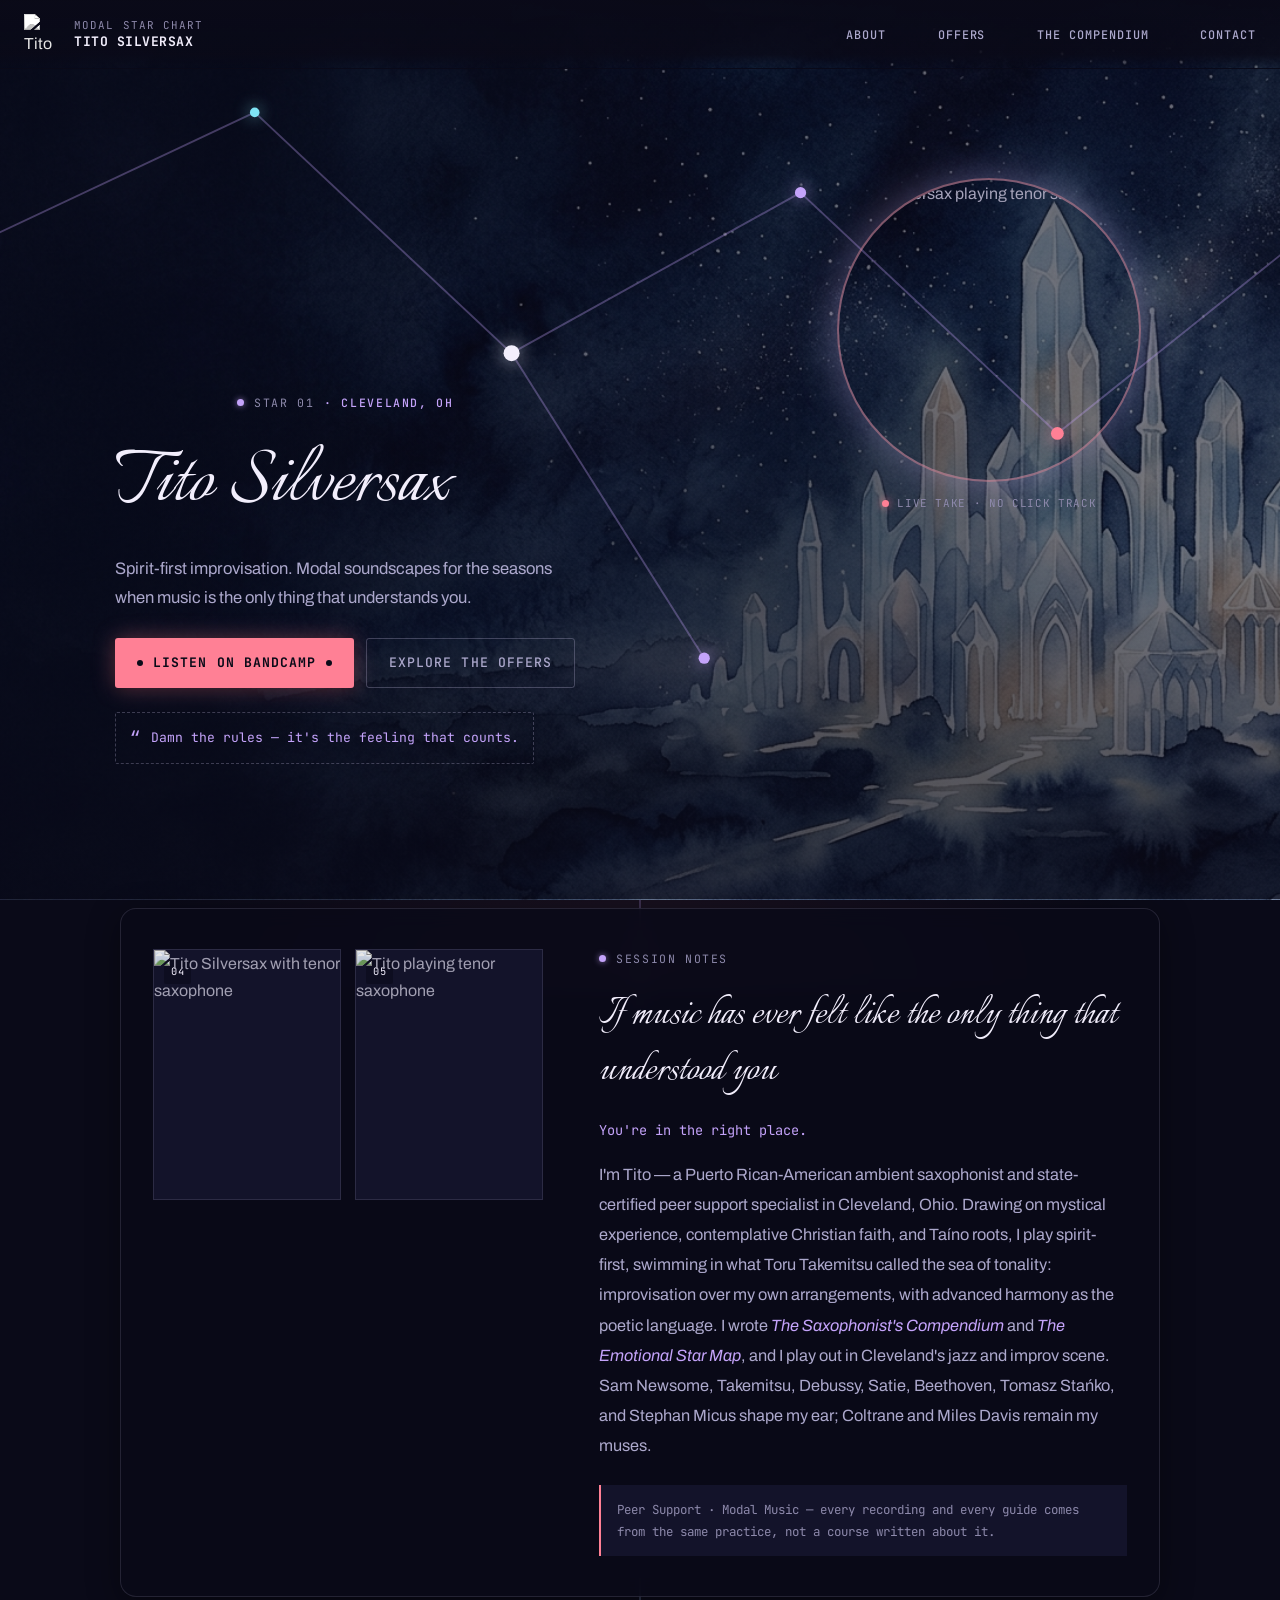
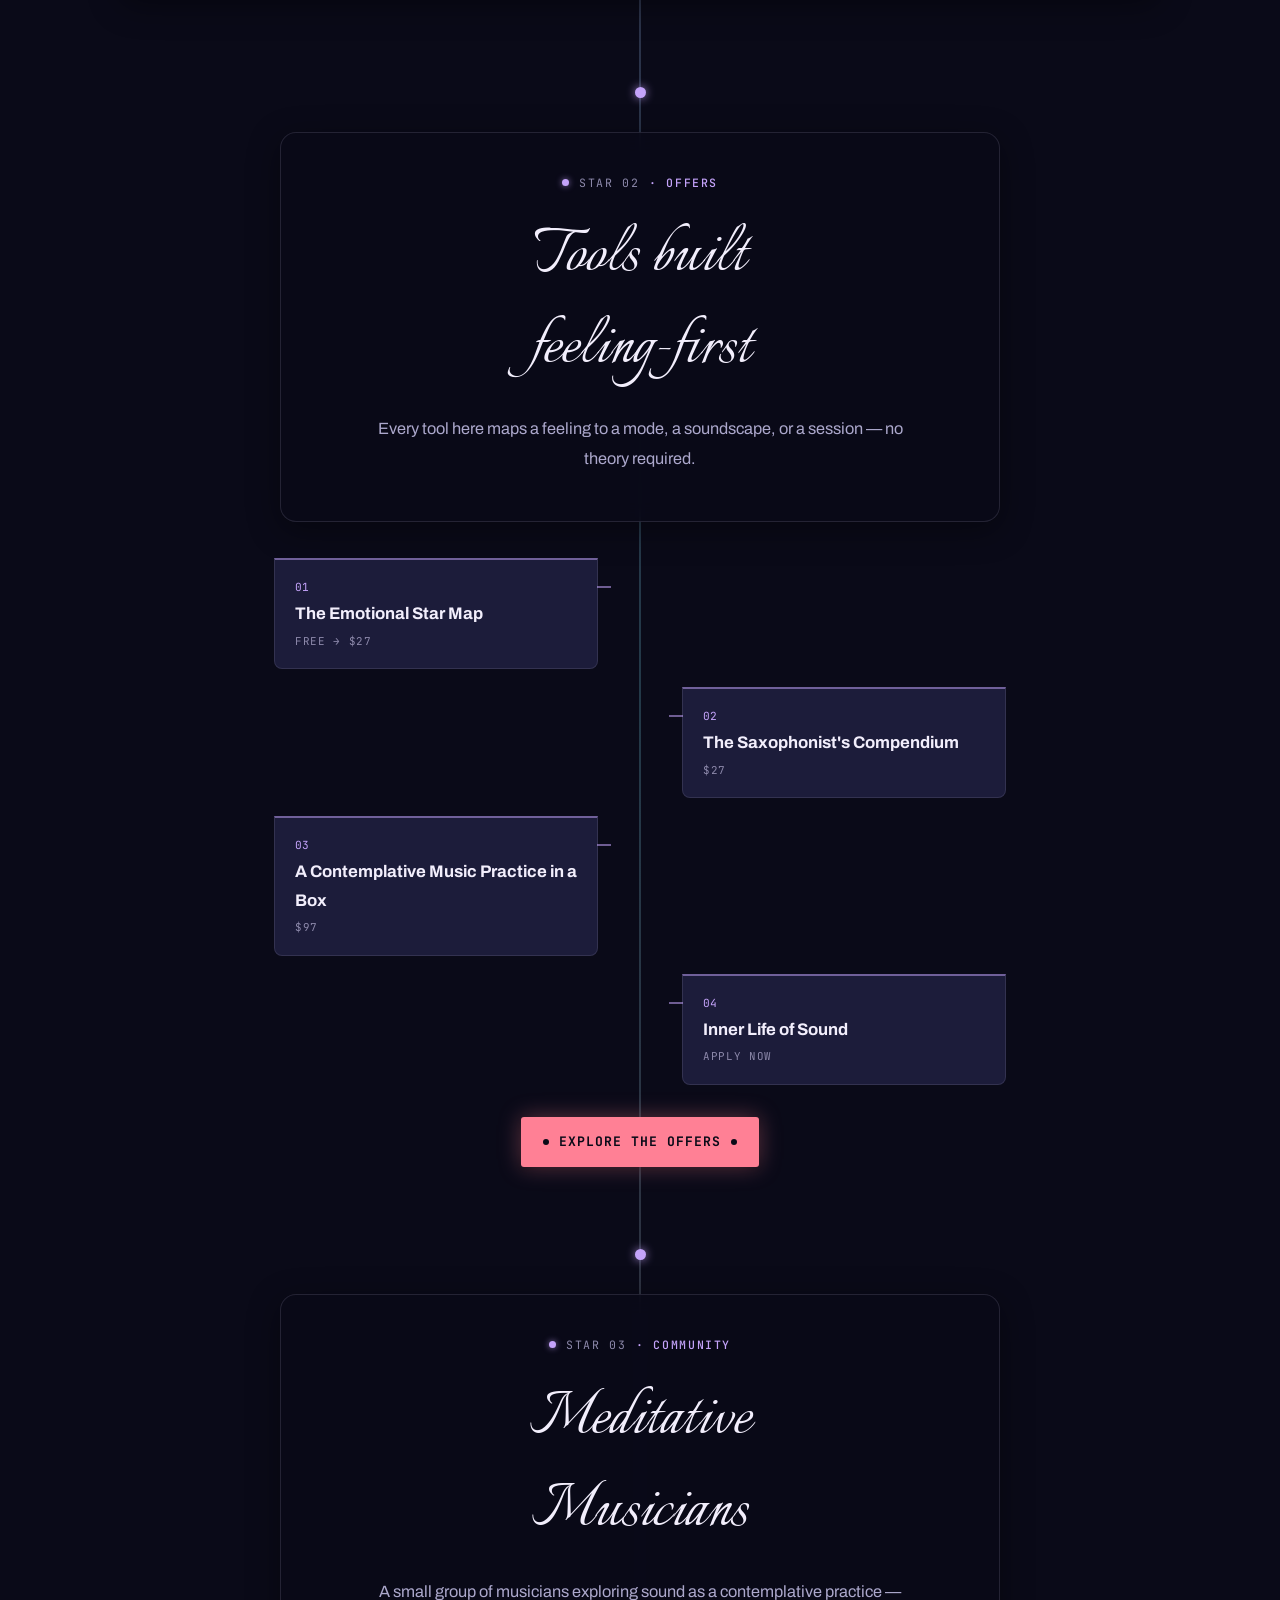
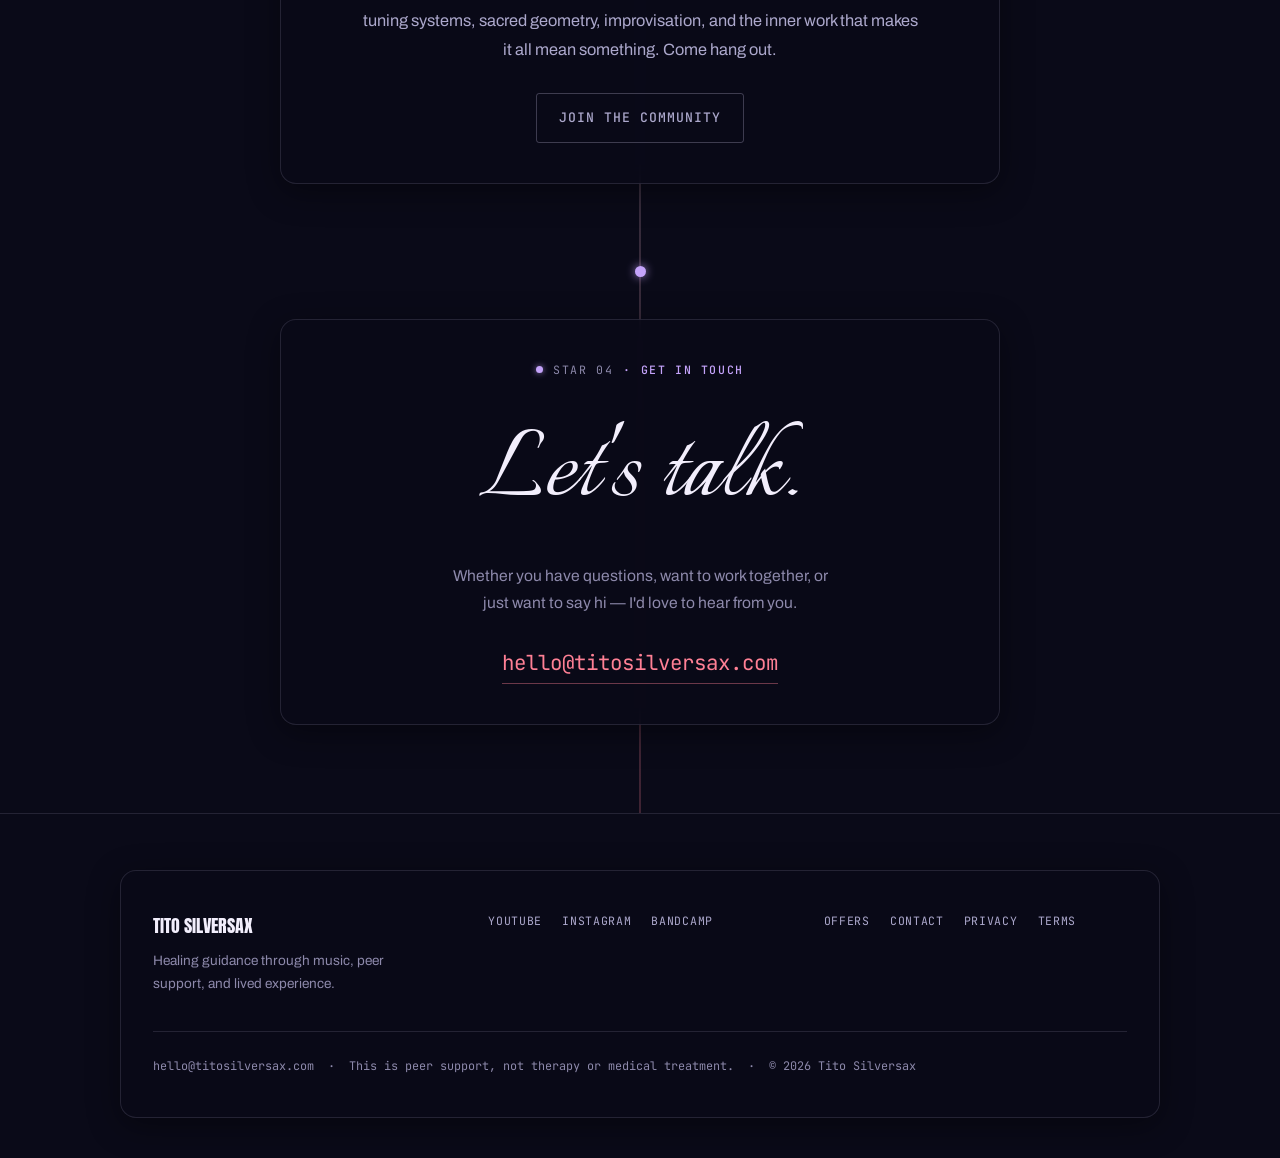
==== commit b94ef229: "Optimize mobile: fix glass-panel padding, background focal point, hero legibility The between-sessio" ====
--- a/index.html
+++ b/index.html
@@ -49,6 +49,21 @@
       gap: 32px;
       border-bottom: 1px solid var(--rule);
     }
+    /* Scrim: the crystal-city background is a bright, busy watercolor —
+       gorgeous, but the hero text sat directly on top of it with nothing
+       to hold contrast. Darkens the photo just enough for AA-safe text;
+       the towers still read as atmosphere, they just stop fighting the
+       headline for attention. */
+    .hero-map::before {
+      content: '';
+      position: absolute;
+      inset: 0;
+      z-index: 0;
+      background:
+        linear-gradient(0deg, rgba(10,10,24,0.75) 0%, rgba(10,10,24,0.55) 40%, rgba(10,10,24,0.6) 100%),
+        radial-gradient(60% 45% at 50% 62%, rgba(10,10,24,0.4) 0%, transparent 70%);
+      pointer-events: none;
+    }
     .constellation {
       position: absolute;
       inset: 0;
@@ -67,12 +82,12 @@
       position: relative;
       z-index: 1;
       width: 200px;
-      height: 200px;
       flex-shrink: 0;
     }
     .hero-medallion img {
       width: 100%;
-      height: 100%;
+      height: auto;
+      aspect-ratio: 1 / 1;
       border-radius: 50%;
       object-fit: cover;
       filter: grayscale(0.4) contrast(1.15) brightness(0.92);
@@ -89,6 +104,7 @@
       letter-spacing: 0.06em;
       text-transform: uppercase;
       color: var(--base-gray);
+      white-space: nowrap;
     }
     .medallion-caption .rec-dot {
       width: 7px; height: 7px; border-radius: 50%;
@@ -131,7 +147,7 @@
       .hero-medallion {
         position: absolute; z-index: 1;
         top: 20%; right: 11%;
-        width: 300px; height: 300px;
+        width: 300px;
       }
       .hero-label {
         position: absolute; z-index: 1;
--- a/assets/css/theme.css
+++ b/assets/css/theme.css
@@ -47,13 +47,27 @@
 html { scroll-behavior: smooth; scroll-padding-top: 88px; background: var(--leader); }
 
 body {
-  background: var(--leader);
+  background-color: var(--leader);
+  background-image: url('/images/bg-crystal-city-v2.jpg');
+  background-size: cover;
+  background-position: center bottom;
+  background-attachment: fixed;
   color: var(--emulsion);
   font-family: var(--ff-body);
   font-size: 16px;
   line-height: 1.7;
   -webkit-font-smoothing: antialiased;
   position: relative;
+}
+
+/* The city sits right-of-center in the source image (1376x768). On a
+   narrow portrait viewport, background-size:cover scales against the
+   *height* and centers horizontally, which crops the frame down to
+   roughly the image's middle third — mostly empty sky, city barely
+   visible. Shift the focal point right so the towers are actually
+   what's on screen, not what got cropped out. */
+@media (max-width: 639px) {
+  body { background-position: 80% bottom; }
 }
 
 /* Starfield — small fixed points of light behind all content. */
@@ -99,8 +113,22 @@
 a { color: inherit; }
 img { max-width: 100%; display: block; }
 
-.container      { width: 100%; max-width: 720px; margin: 0 auto; padding: 0 24px; }
+.container {
+  width: 100%;
+  max-width: 720px;
+  margin: 0 auto;
+  padding: 40px 32px;
+  background: rgba(10, 10, 24, 0.85);
+  border-radius: 16px;
+  backdrop-filter: blur(10px);
+  -webkit-backdrop-filter: blur(10px);
+  border: 1px solid var(--rule);
+  box-shadow: 0 8px 32px rgba(0,0,0,0.4);
+}
 .container--wide{ max-width: 1040px; }
+@media (max-width: 639px) {
+  .container { padding: 28px 20px; border-radius: 12px; }
+}
 
 ::selection { background: var(--coral); color: var(--leader); }
 
@@ -367,5 +395,4 @@
   .nav { padding: 12px 16px; }
   .nav-links { gap: 16px; }
   .nav-hide-mobile { display: none; }
-  .container, .container--wide { padding: 0 20px; }
-}
+}
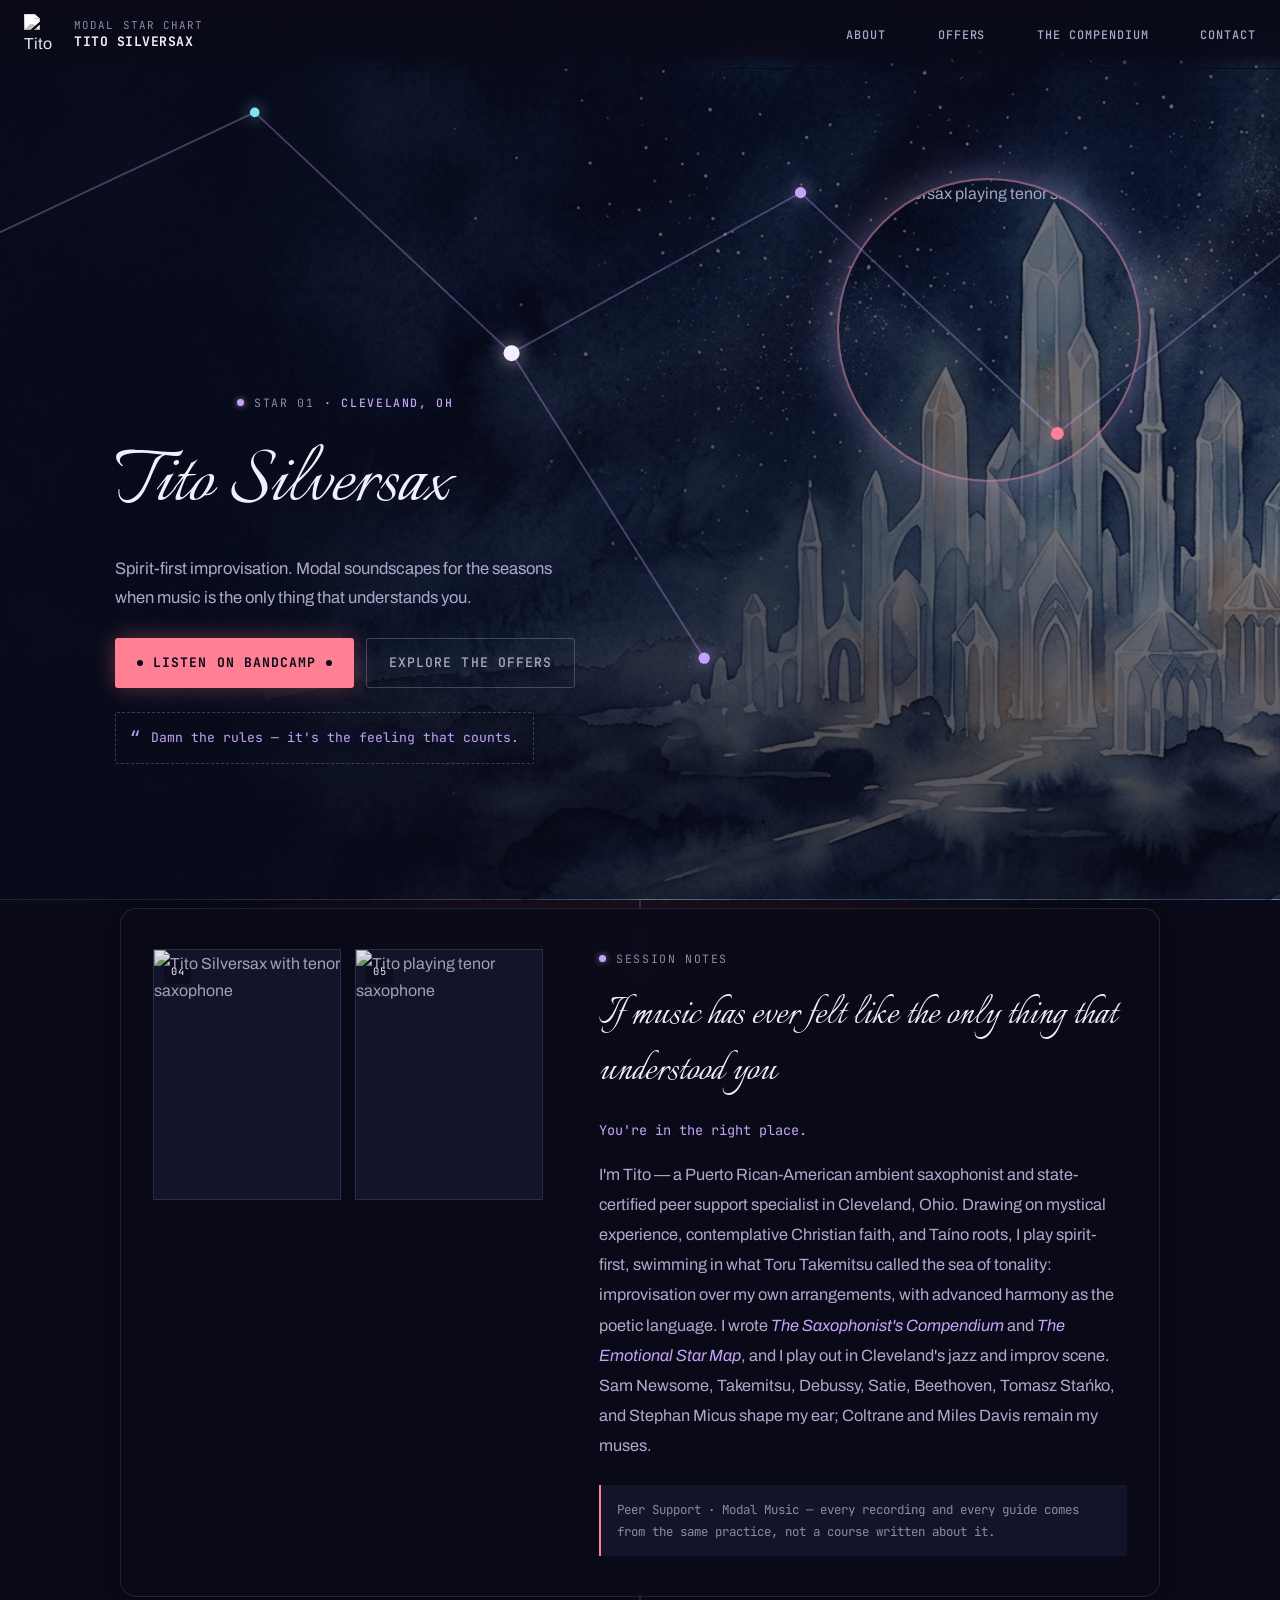
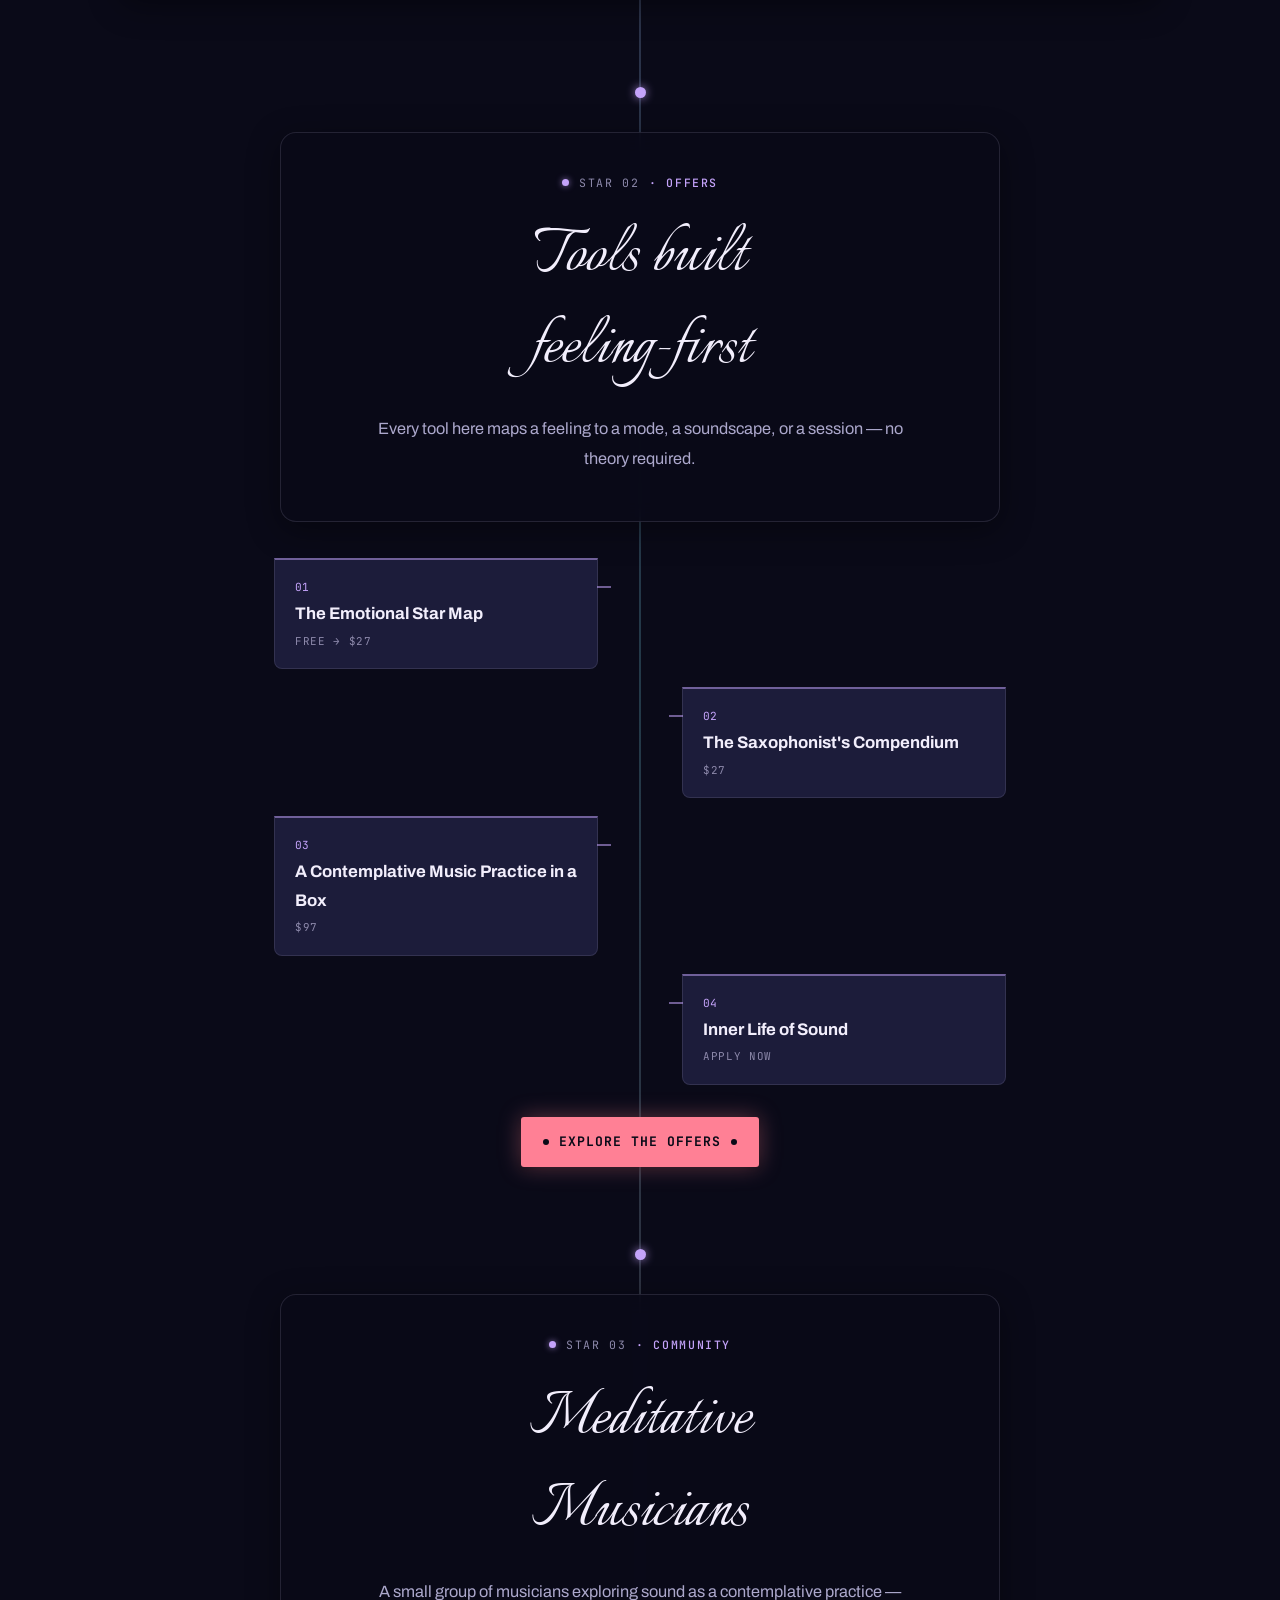
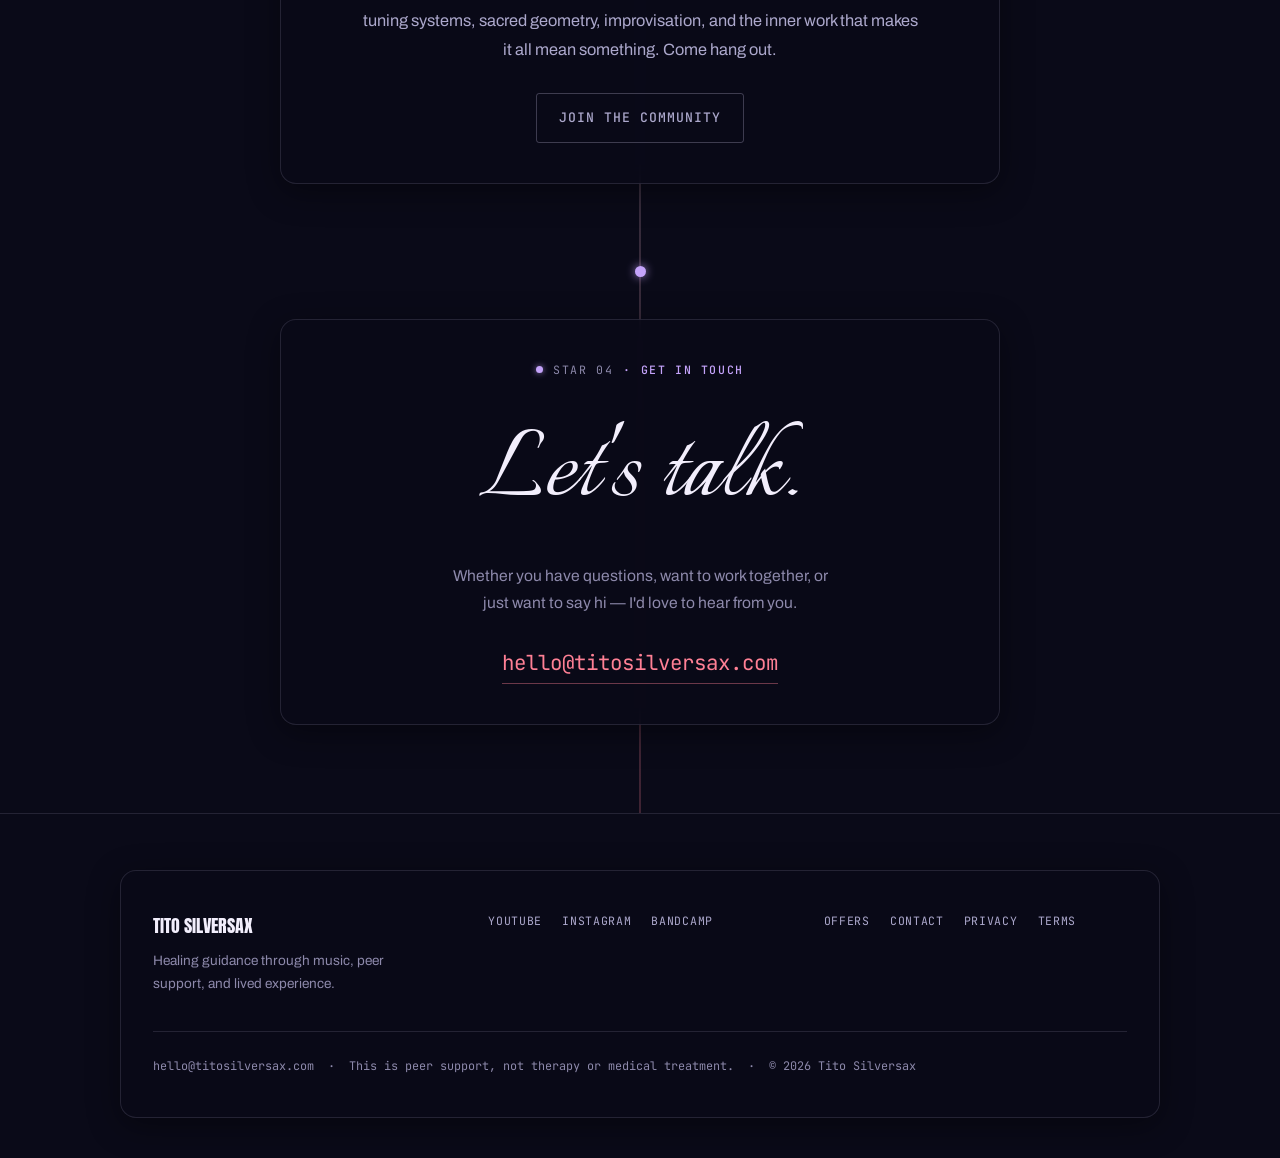
==== commit 09f611c7: "Remove "Live take · no click track" caption from hero medallion No factual reason for it -- flavor t" ====
--- a/index.html
+++ b/index.html
@@ -93,26 +93,6 @@
       filter: grayscale(0.4) contrast(1.15) brightness(0.92);
       box-shadow: 0 0 0 2px rgba(var(--coral-rgb), 0.5), 0 0 42px rgba(var(--violet-rgb), 0.45);
     }
-    .medallion-caption {
-      display: flex;
-      align-items: center;
-      justify-content: center;
-      gap: 8px;
-      margin-top: 14px;
-      font-family: var(--ff-mono);
-      font-size: 0.68rem;
-      letter-spacing: 0.06em;
-      text-transform: uppercase;
-      color: var(--base-gray);
-      white-space: nowrap;
-    }
-    .medallion-caption .rec-dot {
-      width: 7px; height: 7px; border-radius: 50%;
-      background: var(--coral);
-      box-shadow: 0 0 8px rgba(var(--coral-rgb), 0.85);
-      flex-shrink: 0;
-    }
-
     .hero-label { position: relative; z-index: 1; text-align: center; max-width: 560px; }
     .hero-headline {
       font-family: var(--ff-script);
@@ -335,7 +315,6 @@
 
     <div class="hero-medallion">
       <img src="/images/tito-playing.webp" alt="Tito Silversax playing tenor saxophone" width="960" height="1100">
-      <span class="medallion-caption"><span class="rec-dot"></span> Live take · no click track</span>
     </div>
 
     <div class="hero-label">
